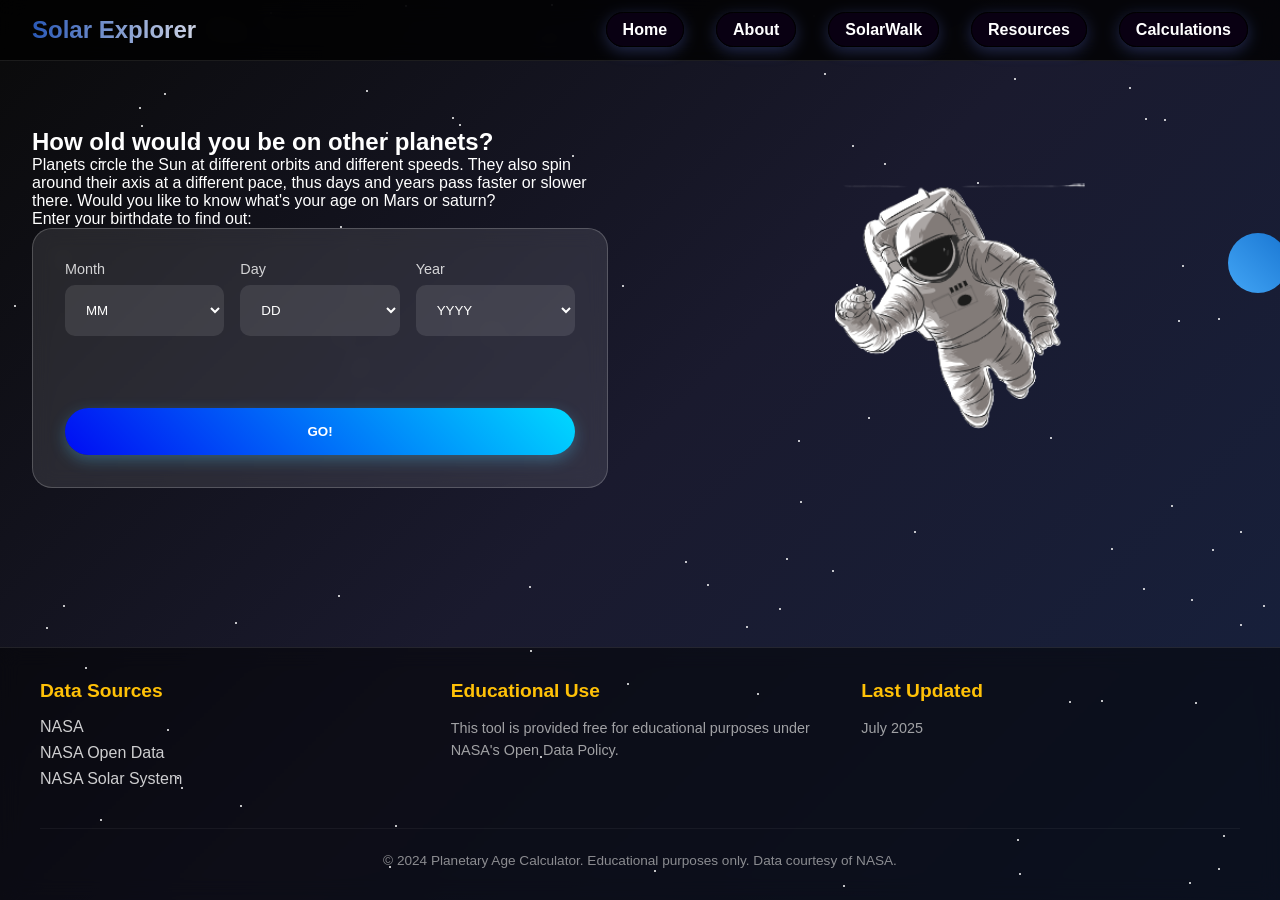
==== index.html @ c9ce2bec "add readme" ====
<!DOCTYPE html>
<html lang="en">
<head>
    <meta charset="UTF-8">
    <meta name="viewport" content="width=device-width, initial-scale=1.0">
    <title>Your Age on Other Planets</title>
    <link rel="stylesheet" href="/css/styles.css">

</head>
<body>
    <div class="stars" id="stars"></div>

<header class="header">
    <div class="logo">Solar Explorer</div>
    
    <button class="nav-toggle" id="nav-toggle" aria-label="Toggle navigation menu">
        <span></span>
        <span></span>
        <span></span>
    </button>

    <ul class="nav-links">
        <li><a href="index.html" class="nav-link active">Home</a></li>
        <li><a href="/html/about.html" class="nav-link active">About</a></li>
        <li><a href="/html/solar-walk.html" class="nav-link active">SolarWalk</a></li>
        <li><a href="/html/resources.html" class="nav-link active">Resources</a></li>
        <li><a href="/html/calculations.html" class="nav-link active">Calculations</a></li>
    </ul>
</header>

    <main class="main-container">
        <section class="hero-section">
            <div class="content-wrapper">
                <div class="text-content">
                    <h1 class="title">How old would you be on other planets?</h1>
                    <p class="description">
                        Planets circle the Sun at different orbits and different speeds. They also 
                        spin around their axis at a different pace, thus days and years pass 
                        faster or slower there. Would you like to know what's your age on Mars 
                        or saturn? 
                        <br>Enter your birthdate to find out:
                    </p>
                    
                    <div class="form-container">
                        <div class="form-group">
                            <div class="input-group">
                                <label for="month-select">Month</label>
                                <select id="month-select" aria-label="birth mounth">
                                    <option value="">MM</option>
                                    <option value="1">January</option>
                                    <option value="2">February</option>
                                    <option value="3">March</option>
                                    <option value="4">April</option>
                                    <option value="5">May</option>
                                    <option value="6">June</option>
                                    <option value="7">July</option>
                                    <option value="8">August</option>
                                    <option value="9">September</option>
                                    <option value="10">October</option>
                                    <option value="11">November</option>
                                    <option value="12">December</option>
                                </select>
                            </div>
                            <div class="input-group">
                                <label for="day-select">Day</label>
                                <select id="day-select" aria-label="birth day">
                                    <option value="">DD</option>
                                </select>
                            </div>
                            <div class="input-group">
                                <label for="year-select">Year</label>
                                <select id="year-select" aria-label="birth year">
                                    <option value="">YYYY</option>
                                </select>
                            </div>
                        </div>
                        <button class="calculate-btn" id="calculate-age-btn">GO!</button>
                    </div>
                </div>
                
                <div class="astronaut-container">
                    <div class="astronaut"></div>
                    <div class="floating-planet"></div>
                </div>
            </div>
        </section>
    </main>

    <div class="results-container" id="results-container">
        <div class="results-content">
            <button class="close-btn" id="close-results-btn">&times;</button>
            <h2 class="results-title">Your Age Across the Solar System</h2>
            <div class="planet-grid" id="planet-grid">
                </div>
            <div class="results-footer-text">
                <h3 class="birthday-message">🎂 More birthdays!</h3>
                <p>
                    Why celebrate your birthday only once a year? You have more! Enjoy your Mercurian, Venusian, and 
                    Martian birthdays. Also rarer Jupiterian and Saturnian. And will you manage to live until your first 
                    birthday on Uranus? Let's see when is that.
                </p>
            </div>
        </div>
    </div>

 <footer class="footer">
        <div class="footer-content">
             <div class="footer-section">
                 <h3>Data Sources</h3>
                 <ul>
                     <li><a href="https://www.nasa.gov/" target="_blank" rel="noopener">NASA</a></li>
                     <li><a href="https://api.nasa.gov/" target="_blank" rel="noopener">NASA Open Data</a></li>
                     <li><a href="https://solarsystem.nasa.gov/" target="_blank" rel="noopener">NASA Solar System</a></li>
                 </ul>
             </div>
             <div class="footer-section">
                 <h3>Educational Use</h3>
                 <p>This tool is provided free for educational purposes under NASA's Open Data Policy.</p>
             </div>
             <div class="footer-section">
                 <h3>Last Updated</h3>
                 <p>July 2025</p>
             </div>
        </div>
        <div class="footer-bottom">
            <p>&copy; 2024 Planetary Age Calculator. Educational purposes only. Data courtesy of NASA.</p>
        </div>
    </footer>
    <script src="/js/script.js"></script>
</body>
</html>
---- css/styles.css ----
/* =============== GLOBAL STYLES (index.html, about, calculations, resources) =============== */

/* ==========================================
   RESET & BASE
   ========================================== */
* {
    margin: 0;
    padding: 0;
    box-sizing: border-box;
}

body {
    font-family: 'Segoe UI', Tahoma, Geneva, Verdana, sans-serif;
    background: linear-gradient(135deg, #0a0a0a 0%, #1a1a2e 50%, #16213e 100%);
    color: #ffffff;
    overflow-x: hidden;
    min-height: 100vh;
    display: flex;
    flex-direction: column;
}


/* ==========================================
   ANIMATED LOGO
   ========================================== */
.logo {
    font-size: 1.5rem;
    font-weight: 700;
    background: linear-gradient(90deg, #2a59b7 0%, #eeecee 60%, #292929 75%, #2a59b7 100%);
    background-size: 200% auto;
    -webkit-background-clip: text;
    background-clip: text;
    color: transparent;
    animation: gradientFlow 3.5s linear infinite;
}

@keyframes gradientFlow {
    0% {
        background-position: 0%
    }

    100% {
        background-position: 200%
    }
}


/* ==========================================
   STARS BACKGROUND
   ========================================== */
.stars {
    position: fixed;
    inset: 0;
    pointer-events: none;
    z-index: 1;
}

.star {
    position: absolute;
    width: 2px;
    height: 2px;
    background: white;
    border-radius: 50%;
    animation: twinkle 3s infinite ease-in-out;
}

@keyframes twinkle {

    0%,
    100% {
        opacity: .3;
        transform: scale(1)
    }

    50% {
        opacity: 1;
        transform: scale(1.2)
    }
}


/* ==========================================
   HEADER & NAV
   ========================================== */
.header {
    position: fixed;
    top: 0;
    left: 0;
    right: 0;
    z-index: 1000;
    background: rgba(0, 0, 0, .8);
    backdrop-filter: blur(10px);
    padding: 1rem 2rem;
    display: flex;
    align-items: center;
    justify-content: space-between;
    border-bottom: 1px solid rgba(255, 255, 255, .1);
}

.nav-toggle {
    display: none;
}

/* shown via media query */
.nav-links {
    display: flex;
    gap: 2rem;
    list-style: none;
}

.nav-link {
    color: #fff;
    text-decoration: none;
    padding: .5rem 1rem;
    border-radius: 25px;
    border: 1px solid transparent;
    transition: .3s;
    font-weight: bold;
}

.nav-link:hover {
    background: rgba(255, 255, 255, .1);
    border-color: rgba(255, 255, 255, .3);
    color: #64b5f6;
}

.nav-link.active {
    background: linear-gradient(45deg, #090012 0%, #090012 100%);
    border-color: #000;
    box-shadow: 0 4px 15px rgba(102, 126, 234, .3);
}


/* ==========================================
   MAIN LAYOUT
   ========================================== */
.main-container {
    position: relative;
    z-index: 10;
    flex-grow: 1;
    max-width: 1400px;
    width: 100%; /* Memastikan kontainer responsif */
    margin: 0 auto;
    padding: 8rem 2rem 2rem; /* Penyesuaian padding atas */
}

.content-wrapper {
    display: grid;
    grid-template-columns: 1fr 1fr;
    gap: 4rem;
    align-items: center;
}

.content-wrapper.single-column {
    grid-template-columns: 1fr;
    max-width: 900px;
    margin: 0 auto;
}

.section-title { 
    font-size: 2rem;
    font-weight: 300;
    background: linear-gradient(45deg, #ffffff, #64b5f6, #e1bee7);
    background-size: 400% 400%;
    background-clip: text;
    -webkit-text-fill-color: transparent;
    animation: gradient-shift 4s ease-in-out infinite;
    margin-bottom: 2.5rem;
    text-align: center;
}

/* Keyframes untuk animasi pergeseran gradien */
@keyframes gradient-shift {
    0%, 100% { background-position: 0% 50%; }
    50% { background-position: 100% 50%; }
}

.section-subtitle { 
    font-size: 1rem;
    color: #b8b8b8;
    max-width: 600px;
    margin: 0 auto;
    line-height: 1.5;
    opacity: 0.9;
    text-align: center;
}


/* ==========================================
   FORM (INDEX)
   ========================================== */
.form-container {
    background: rgba(255, 255, 255, 0.1);
    backdrop-filter: blur(10px);
    padding: 2rem;
    border-radius: 20px;
    border: 1px solid rgba(255, 255, 255, .2);
    max-width: 600px;
    margin: 0 auto;
}

.form-group {
    display: flex;
    gap: 1rem;
    margin-bottom: 2rem;
}

.input-group {
    flex: 1;
}



.input-group label {
    display: block;
    margin-bottom: .5rem;
    font-size: .9rem;
    opacity: .8;
}

.input-group select {
    width: 100%;
    padding: 1rem;
    border-radius: 10px;
    border: 1px solid transparent;
    background: rgba(255, 255, 255, 0.1);
    color: #ffffff;
    transition: 1s;
}

.input-group select:focus {
    outline: none;
    background: rgba(62, 62, 62, 0.2);
    border-color: #64b5f6;
    box-shadow: 0 0 10px rgba(100, 181, 246, .5);
}

.input-group select option {
    background-color: #1a1a2e; /* Background option di select */
    color: #e0e0e0;
}


.calculate-btn {
    width: 100%;
    padding: 1rem 2rem;
    border: none;
    border-radius: 60px;
    margin-top: 2.5rem;
    background: linear-gradient(45deg, #000cf3, #00d9ff);
    color: #fff;
    font-weight: bold;
    cursor: pointer;
    transition: .3s;
    box-shadow: 0 5px 15px rgba(78, 202, 255, .3);
}

.calculate-btn:hover {
    transform: translateY(-3px);
    box-shadow: 0 10px 25px rgba(38, 190, 255, .4);
}


.results-container {
    position: fixed;
    top: 0;
    left: 0;
    width: 100%;
    height: 100%;
    background: rgba(0, 0, 0, 0.9);
    backdrop-filter: blur(10px);
    display: none;
    align-items: center;
    justify-content: center;
    z-index: 2000;
    animation: fade-in 0.5s ease;
}

.results-content {
    background: linear-gradient(135deg, rgba(255, 255, 255, 0.1), rgba(255, 255, 255, 0.05));
    backdrop-filter: blur(20px);
    padding: 3rem;
    border-radius: 20px;
    border: 1px solid rgba(255, 255, 255, 0.2);
    max-width: 800px;
    width: 90%;
    max-height: 80vh;
    overflow-y: auto;
    position: relative;
}

.close-btn {
    position: absolute;
    top: 1rem;
    right: 1rem;
    background: none;
    border: none;
    color: white;
    font-size: 2rem;
    cursor: pointer;
    opacity: 0.7;
    transition: opacity 0.3s ease;
}

.close-btn:hover {
    opacity: 1;
}

.results-title {
    text-align: center;
    font-size: 2.5rem;
    margin-bottom: 2rem;
    background: linear-gradient(45deg, #64b5f6, #e1bee7);
    background-clip: text;
    -webkit-text-fill-color: transparent;
}

.planet-grid {
    display: grid;
    grid-template-columns: repeat(auto-fit, minmax(200px, 1fr));
    gap: 1.5rem;
    margin-bottom: 2rem;
}

.planet-card {
    background: rgba(255, 255, 255, 0.1);
    padding: 1.5rem;
    border-radius: 15px;
    text-align: center;
    border: 1px solid rgba(255, 255, 255, 0.2);
    transition: all 0.3s ease;
    opacity: 1;
    transform: translateY(30px);
    animation: slide-in-card 0.5s ease forwards;
}

.planet-card:hover {
    transform: translateY(-5px);
    box-shadow: 0 10px 25px rgba(100, 181, 246, 0.2);
}

.planet-name {
    font-size: 1.3rem;
    font-weight: bold;
    margin-bottom: 1rem;
    color: #64b5f6;
}

.planet-age {
    font-size: 2rem;
    font-weight: bold;
    margin-bottom: 0.5rem;
}

.planet-details {
    font-size: 0.9rem;
    opacity: 0.8;
}

.results-footer-text {
    text-align: center;
    margin-top: 2rem;
}

.birthday-message {
    color: #64b5f6;
    margin-bottom: 1rem;
}



/* ==========================================
   ASTRONAUT ANIMATION (INDEX)
   ========================================== */
.astronaut-container {
    position: relative;
    animation: slide-in-right 1s ease;
    display: flex;
    justify-content: center;
    align-items: center;
}

.astronaut {
    width: 250px;
    height: 250px;
    background: url(assets/ast.png) no-repeat center/contain;
    animation: astronaut-float 4s ease-in-out infinite;
}

@keyframes astronaut-float {

    0%,
    100% {
        transform: translateY(0) rotate(0deg)
    }

    50% {
        transform: translateY(-20px) rotate(5deg)
    }
}

.floating-planet {
    position: absolute;
    width: 60px;
    height: 60px;
    background: linear-gradient(45deg, #42a5f5, #1976d2);
    border-radius: 50%;
    top: 50px;
    right: -40px;
    animation: orbit-planet 6s linear infinite;
}

@keyframes orbit-planet {
    0% {
        transform: rotate(0deg) translateX(100px) rotate(0deg)
    }

    100% {
        transform: rotate(360deg) translateX(100px) rotate(-360deg)
    }
}


/* ==========================================
   FOOTER
   ========================================== */
.footer {
    background: rgba(0, 0, 0, .5);
    backdrop-filter: blur(10px);
    padding: 2rem;
    margin-top: 4rem;
    border-top: 1px solid rgba(255, 255, 255, .1);
    color: #e0e0e0;
}

.footer-content {
    display: grid;
    grid-template-columns: repeat(auto-fit, minmax(200px, 1fr));
    gap: 2rem;
    max-width: 1200px;
    margin: 0 auto;
    padding-bottom: 2rem;
    border-bottom: 1px solid rgba(255, 255, 255, .05);
}

.footer-section h3 {
    font-size: 1.2rem;
    color: #ffc107;
    margin-bottom: 1rem;
}

.footer-section ul {
    list-style: none;
}

.footer-section ul li {
    margin-bottom: .5rem;
}

.footer-section ul li a {
    color: white;
    text-decoration: none;
    opacity: .8;
    transition: .3s;
}

.footer-section ul li a:hover {
    opacity: 1;
    color: #64b5f6;
}

.footer-section p {
    font-size: .9rem;
    opacity: .7;
    line-height: 1.5;
}

.footer-bottom {
    text-align: center;
    margin-top: 1.5rem;
    font-size: .85rem;
    opacity: .6;
}


/* ==========================================
   RESPONSIVE
   ========================================== */
@media (max-width: 768px) {
    .nav-toggle {
        display: flex;
        flex-direction: column;
        justify-content: space-around;
        width: 30px;
        height: 24px;
        background: transparent;
        cursor: pointer;
        z-index: 1001;
    }

    .nav-toggle span {
        width: 100%;
        height: 2px;
        background: white;
        transition: .3s;
    }

    .nav-links {
        position: fixed;
        top: 0;
        right: -100%;
        height: 100vh;
        width: 70%;
        max-width: 300px;
        background: rgba(14, 14, 30, 0.95);
        backdrop-filter: blur(20px);
        flex-direction: column;
        justify-content: center;
        align-items: center;
        gap: 2rem;
        transition: right .4s;
        z-index: 1000;
        padding-top: 80px;
    }

    .nav-links.active {
        right: 0;
    }

    .nav-link {
        opacity: 0;
        transform: translateX(50px);
        transition: .4s;
    }

    .nav-links.active .nav-link {
        opacity: 1;
        transform: translateX(0);
    }

    .nav-links.active .nav-link:nth-child(1) {
        transition-delay: .1s
    }

    .nav-links.active .nav-link:nth-child(2) {
        transition-delay: .2s
    }

    .nav-links.active .nav-link:nth-child(3) {
        transition-delay: .3s
    }

    .nav-links.active .nav-link:nth-child(4) {
        transition-delay: .4s
    }

    .nav-links.active .nav-link:nth-child(5) {
        transition-delay: .5s
    }

    .content-wrapper {
        grid-template-columns: 1fr;
        gap: 2rem;
        text-align: center;
    }

    .title {
        font-size: 2.2rem;
    }

    .astronaut-container {
        order: -1;
        margin-bottom: 2rem;
    }

    .astronaut {
        width: 200px;
        height: 200px;
    }

    .floating-planet {
        width: 50px;
        height: 50px;
        top: 10px;
        right: 10px;
        animation: orbit-planet 5s linear infinite;
    }

    @keyframes orbit-planet {
        0% {
            transform: rotate(0deg) translateX(80px) rotate(0deg)
        }

        100% {
            transform: rotate(360deg) translateX(80px) rotate(-360deg)
        }
    }

    .form-group {
        flex-direction: column;
        gap: 1rem;
    }

    .planet-grid {
        grid-template-columns: 1fr;
    }

    .results-content {
        padding: 2rem;
        margin: 1rem;
    }

    .results-title {
        font-size: 2rem;
    }
}

@media (max-width: 480px) {
    .title {
        font-size: 2rem;
    }

    .description {
        font-size: 1rem;
    }

    .astronaut {
        width: 150px;
        height: 150px;
    }

    .results-title {
        font-size: 1.5rem;
    }
}
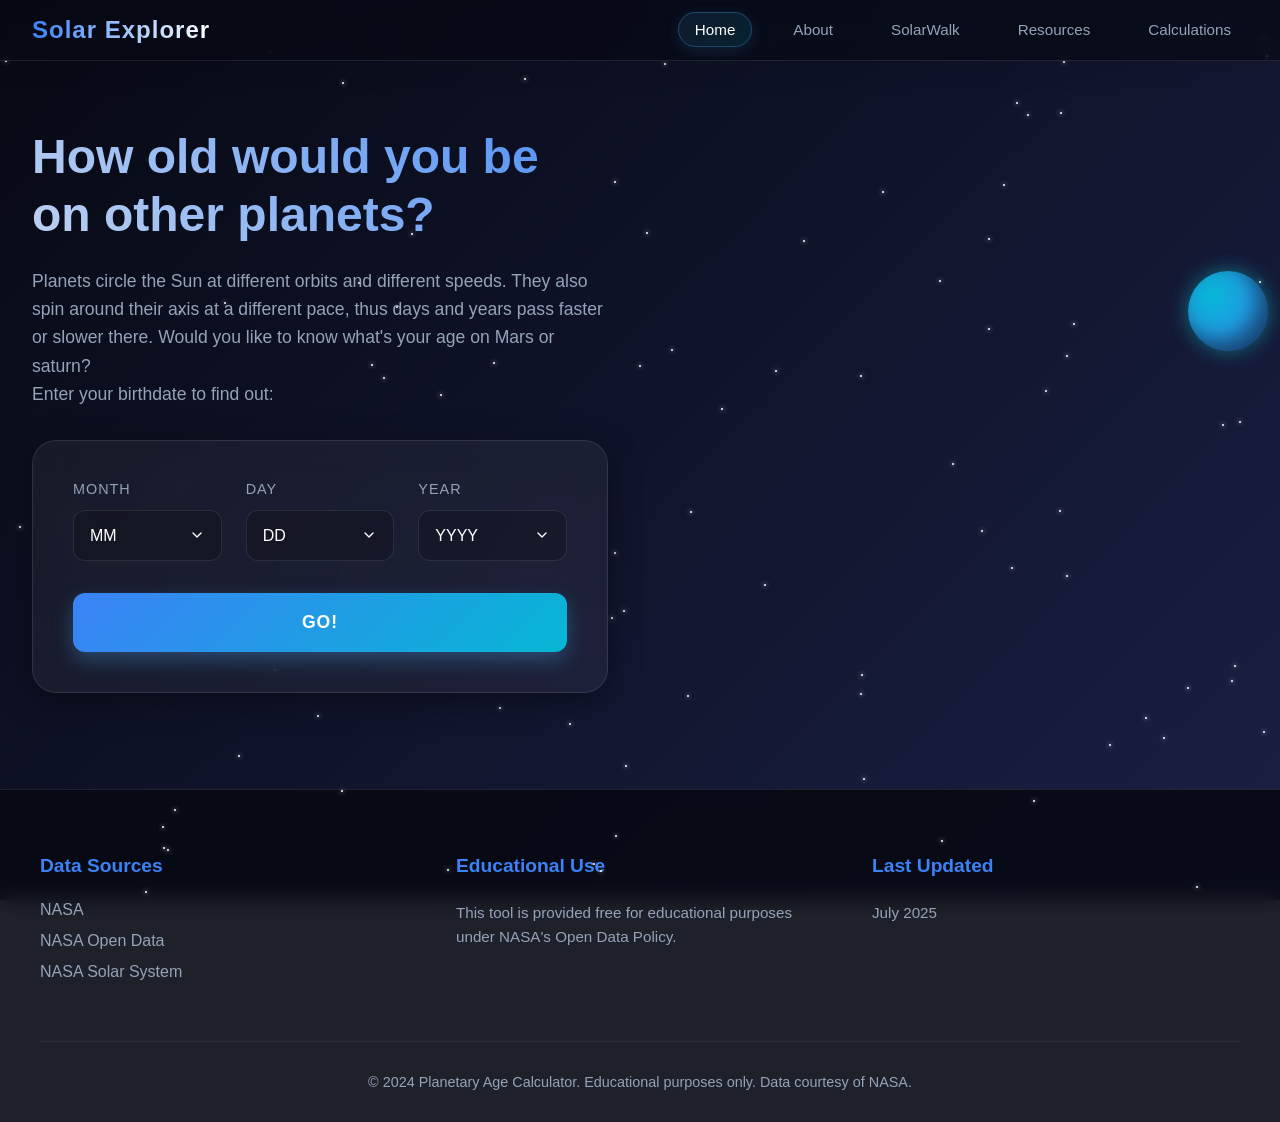
==== commit ee96168e: "feat: perfect responsive design and modernized space UI" ====
--- a/index.html
+++ b/index.html
@@ -4,7 +4,7 @@
     <meta charset="UTF-8">
     <meta name="viewport" content="width=device-width, initial-scale=1.0">
     <title>Your Age on Other Planets</title>
-    <link rel="stylesheet" href="/css/styles.css">
+    <link rel="stylesheet" href="./css/styles.css">
 
 </head>
 <body>
@@ -20,11 +20,11 @@
     </button>
 
     <ul class="nav-links">
-        <li><a href="index.html" class="nav-link active">Home</a></li>
-        <li><a href="/html/about.html" class="nav-link active">About</a></li>
-        <li><a href="/html/solar-walk.html" class="nav-link active">SolarWalk</a></li>
-        <li><a href="/html/resources.html" class="nav-link active">Resources</a></li>
-        <li><a href="/html/calculations.html" class="nav-link active">Calculations</a></li>
+        <li><a href="./index.html" class="nav-link active">Home</a></li>
+        <li><a href="./html/about.html" class="nav-link">About</a></li>
+        <li><a href="./html/solar-walk.html" class="nav-link">SolarWalk</a></li>
+        <li><a href="./html/resources.html" class="nav-link">Resources</a></li>
+        <li><a href="./html/calculations.html" class="nav-link">Calculations</a></li>
     </ul>
 </header>
 
@@ -126,6 +126,6 @@
             <p>&copy; 2024 Planetary Age Calculator. Educational purposes only. Data courtesy of NASA.</p>
         </div>
     </footer>
-    <script src="/js/script.js"></script>
+    <script src="./js/script.js"></script>
 </body>
 </html>
--- a/css/styles.css
+++ b/css/styles.css
@@ -1,4 +1,19 @@
-/* =============== GLOBAL STYLES (index.html, about, calculations, resources) =============== */
+/* =============== GLOBAL STYLES =============== */
+
+:root {
+    --bg-dark: #070913;
+    --bg-mid: #10142b;
+    --bg-light: #1a2044;
+    --accent-blue: #3b82f6;
+    --accent-cyan: #06b6d4;
+    --accent-purple: #8b5cf6;
+    --text-main: #e2e8f0;
+    --text-muted: #94a3b8;
+    --glass-bg: rgba(255, 255, 255, 0.05);
+    --glass-border: rgba(255, 255, 255, 0.1);
+    --glass-shadow: 0 8px 32px 0 rgba(0, 0, 0, 0.37);
+    --transition: all 0.3s cubic-bezier(0.4, 0, 0.2, 1);
+}
 
 /* ==========================================
    RESET & BASE
@@ -7,43 +22,44 @@
     margin: 0;
     padding: 0;
     box-sizing: border-box;
+    word-wrap: break-word;
+    overflow-wrap: break-word;
 }
 
 body {
-    font-family: 'Segoe UI', Tahoma, Geneva, Verdana, sans-serif;
-    background: linear-gradient(135deg, #0a0a0a 0%, #1a1a2e 50%, #16213e 100%);
-    color: #ffffff;
+    font-family: 'Inter', 'Segoe UI', Tahoma, Geneva, Verdana, sans-serif;
+    background: linear-gradient(135deg, var(--bg-dark) 0%, var(--bg-mid) 50%, var(--bg-light) 100%);
+    background-attachment: fixed;
+    color: var(--text-main);
     overflow-x: hidden;
     min-height: 100vh;
     display: flex;
     flex-direction: column;
 }
 
+h1, h2, h3, h4, h5, h6 {
+    line-height: 1.2;
+}
 
 /* ==========================================
    ANIMATED LOGO
    ========================================== */
 .logo {
     font-size: 1.5rem;
-    font-weight: 700;
-    background: linear-gradient(90deg, #2a59b7 0%, #eeecee 60%, #292929 75%, #2a59b7 100%);
+    font-weight: 800;
+    background: linear-gradient(90deg, var(--accent-blue) 0%, #ffffff 50%, var(--accent-cyan) 100%);
     background-size: 200% auto;
     -webkit-background-clip: text;
     background-clip: text;
     color: transparent;
-    animation: gradientFlow 3.5s linear infinite;
+    animation: gradientFlow 4s linear infinite;
+    letter-spacing: 1px;
 }
 
 @keyframes gradientFlow {
-    0% {
-        background-position: 0%
-    }
-
-    100% {
-        background-position: 200%
-    }
-}
-
+    0% { background-position: 0% }
+    100% { background-position: 200% }
+}
 
 /* ==========================================
    STARS BACKGROUND
@@ -62,22 +78,13 @@
     background: white;
     border-radius: 50%;
     animation: twinkle 3s infinite ease-in-out;
+    box-shadow: 0 0 4px 1px rgba(255, 255, 255, 0.3);
 }
 
 @keyframes twinkle {
-
-    0%,
-    100% {
-        opacity: .3;
-        transform: scale(1)
-    }
-
-    50% {
-        opacity: 1;
-        transform: scale(1.2)
-    }
-}
-
+    0%, 100% { opacity: 0.2; transform: scale(0.8); }
+    50% { opacity: 1; transform: scale(1.2); }
+}
 
 /* ==========================================
    HEADER & NAV
@@ -88,48 +95,50 @@
     left: 0;
     right: 0;
     z-index: 1000;
-    background: rgba(0, 0, 0, .8);
-    backdrop-filter: blur(10px);
+    background: rgba(7, 9, 19, 0.7);
+    backdrop-filter: blur(12px);
+    -webkit-backdrop-filter: blur(12px);
     padding: 1rem 2rem;
     display: flex;
     align-items: center;
     justify-content: space-between;
-    border-bottom: 1px solid rgba(255, 255, 255, .1);
+    border-bottom: 1px solid var(--glass-border);
+    box-shadow: 0 4px 30px rgba(0, 0, 0, 0.1);
 }
 
 .nav-toggle {
     display: none;
 }
 
-/* shown via media query */
 .nav-links {
     display: flex;
-    gap: 2rem;
+    gap: 1.5rem;
     list-style: none;
 }
 
 .nav-link {
+    color: var(--text-muted);
+    text-decoration: none;
+    padding: 0.5rem 1rem;
+    border-radius: 20px;
+    border: 1px solid transparent;
+    transition: var(--transition);
+    font-weight: 500;
+    font-size: 0.95rem;
+}
+
+.nav-link:hover {
+    background: var(--glass-bg);
+    border-color: var(--glass-border);
     color: #fff;
-    text-decoration: none;
-    padding: .5rem 1rem;
-    border-radius: 25px;
-    border: 1px solid transparent;
-    transition: .3s;
-    font-weight: bold;
-}
-
-.nav-link:hover {
-    background: rgba(255, 255, 255, .1);
-    border-color: rgba(255, 255, 255, .3);
-    color: #64b5f6;
 }
 
 .nav-link.active {
-    background: linear-gradient(45deg, #090012 0%, #090012 100%);
-    border-color: #000;
-    box-shadow: 0 4px 15px rgba(102, 126, 234, .3);
-}
-
+    background: linear-gradient(135deg, rgba(79, 172, 254, 0.1) 0%, rgba(0, 242, 254, 0.1) 100%);
+    border-color: rgba(79, 172, 254, 0.3);
+    color: #fff;
+    box-shadow: 0 4px 15px rgba(79, 172, 254, 0.15);
+}
 
 /* ==========================================
    MAIN LAYOUT
@@ -139,9 +148,9 @@
     z-index: 10;
     flex-grow: 1;
     max-width: 1400px;
-    width: 100%; /* Memastikan kontainer responsif */
+    width: 100%;
     margin: 0 auto;
-    padding: 8rem 2rem 2rem; /* Penyesuaian padding atas */
+    padding: 8rem 2rem 2rem;
 }
 
 .content-wrapper {
@@ -157,51 +166,62 @@
     margin: 0 auto;
 }
 
-.section-title { 
-    font-size: 2rem;
-    font-weight: 300;
-    background: linear-gradient(45deg, #ffffff, #64b5f6, #e1bee7);
-    background-size: 400% 400%;
+.title, .section-title { 
+    font-size: 3rem;
+    font-weight: 800;
+    background: linear-gradient(45deg, #e2e8f0, var(--accent-blue), var(--accent-purple));
+    background-size: 300% 300%;
     background-clip: text;
+    -webkit-background-clip: text;
     -webkit-text-fill-color: transparent;
-    animation: gradient-shift 4s ease-in-out infinite;
-    margin-bottom: 2.5rem;
+    animation: gradient-shift 6s ease infinite;
+    margin-bottom: 1.5rem;
+    line-height: 1.2;
+}
+
+.section-title {
     text-align: center;
 }
 
-/* Keyframes untuk animasi pergeseran gradien */
 @keyframes gradient-shift {
     0%, 100% { background-position: 0% 50%; }
     50% { background-position: 100% 50%; }
 }
 
-.section-subtitle { 
-    font-size: 1rem;
-    color: #b8b8b8;
+.description, .section-subtitle { 
+    font-size: 1.1rem;
+    color: var(--text-muted);
     max-width: 600px;
-    margin: 0 auto;
-    line-height: 1.5;
-    opacity: 0.9;
+    line-height: 1.6;
+}
+
+.section-subtitle {
+    margin: 0 auto 3rem;
     text-align: center;
 }
 
+.description {
+    margin-bottom: 2rem;
+}
 
 /* ==========================================
    FORM (INDEX)
    ========================================== */
 .form-container {
-    background: rgba(255, 255, 255, 0.1);
-    backdrop-filter: blur(10px);
-    padding: 2rem;
-    border-radius: 20px;
-    border: 1px solid rgba(255, 255, 255, .2);
+    background: var(--glass-bg);
+    backdrop-filter: blur(16px);
+    -webkit-backdrop-filter: blur(16px);
+    padding: 2.5rem;
+    border-radius: 24px;
+    border: 1px solid var(--glass-border);
     max-width: 600px;
-    margin: 0 auto;
+    box-shadow: var(--glass-shadow);
+    margin-top: 2rem;
 }
 
 .form-group {
     display: flex;
-    gap: 1rem;
+    gap: 1.5rem;
     margin-bottom: 2rem;
 }
 
@@ -209,244 +229,304 @@
     flex: 1;
 }
 
-
-
 .input-group label {
     display: block;
-    margin-bottom: .5rem;
-    font-size: .9rem;
-    opacity: .8;
+    margin-bottom: 0.8rem;
+    font-size: 0.9rem;
+    color: var(--text-muted);
+    font-weight: 500;
+    text-transform: uppercase;
+    letter-spacing: 1px;
 }
 
 .input-group select {
     width: 100%;
     padding: 1rem;
-    border-radius: 10px;
-    border: 1px solid transparent;
-    background: rgba(255, 255, 255, 0.1);
+    border-radius: 12px;
+    border: 1px solid var(--glass-border);
+    background: rgba(0, 0, 0, 0.2);
     color: #ffffff;
-    transition: 1s;
+    font-size: 1rem;
+    transition: var(--transition);
+    cursor: pointer;
+    appearance: none;
+    background-image: url("data:image/svg+xml;charset=UTF-8,%3csvg xmlns='http://www.w3.org/2000/svg' viewBox='0 0 24 24' fill='none' stroke='white' stroke-width='2' stroke-linecap='round' stroke-linejoin='round'%3e%3cpolyline points='6 9 12 15 18 9'%3e%3c/polyline%3e%3c/svg%3e");
+    background-repeat: no-repeat;
+    background-position: right 1rem center;
+    background-size: 1em;
 }
 
 .input-group select:focus {
     outline: none;
-    background: rgba(62, 62, 62, 0.2);
-    border-color: #64b5f6;
-    box-shadow: 0 0 10px rgba(100, 181, 246, .5);
+    background-color: rgba(255, 255, 255, 0.05);
+    border-color: var(--accent-blue);
+    box-shadow: 0 0 0 3px rgba(79, 172, 254, 0.2);
 }
 
 .input-group select option {
-    background-color: #1a1a2e; /* Background option di select */
-    color: #e0e0e0;
-}
-
+    background-color: var(--bg-mid);
+    color: #fff;
+}
 
 .calculate-btn {
     width: 100%;
-    padding: 1rem 2rem;
+    padding: 1.2rem 2rem;
     border: none;
-    border-radius: 60px;
-    margin-top: 2.5rem;
-    background: linear-gradient(45deg, #000cf3, #00d9ff);
+    border-radius: 12px;
+    background: linear-gradient(135deg, var(--accent-blue) 0%, var(--accent-cyan) 100%);
     color: #fff;
-    font-weight: bold;
+    font-size: 1.1rem;
+    font-weight: 700;
+    letter-spacing: 1px;
     cursor: pointer;
-    transition: .3s;
-    box-shadow: 0 5px 15px rgba(78, 202, 255, .3);
+    transition: var(--transition);
+    box-shadow: 0 8px 20px rgba(79, 172, 254, 0.3);
 }
 
 .calculate-btn:hover {
-    transform: translateY(-3px);
-    box-shadow: 0 10px 25px rgba(38, 190, 255, .4);
-}
-
-
+    transform: translateY(-2px);
+    box-shadow: 0 12px 25px rgba(79, 172, 254, 0.4);
+    filter: brightness(1.1);
+}
+
+.calculate-btn:active {
+    transform: translateY(1px);
+}
+
+/* ==========================================
+   RESULTS MODAL
+   ========================================== */
 .results-container {
     position: fixed;
     top: 0;
     left: 0;
     width: 100%;
     height: 100%;
-    background: rgba(0, 0, 0, 0.9);
-    backdrop-filter: blur(10px);
+    background: rgba(7, 9, 19, 0.85);
+    backdrop-filter: blur(8px);
     display: none;
     align-items: center;
     justify-content: center;
     z-index: 2000;
-    animation: fade-in 0.5s ease;
+    animation: fade-in 0.4s ease;
+}
+
+@keyframes fade-in {
+    from { opacity: 0; }
+    to { opacity: 1; }
 }
 
 .results-content {
-    background: linear-gradient(135deg, rgba(255, 255, 255, 0.1), rgba(255, 255, 255, 0.05));
+    background: var(--glass-bg);
     backdrop-filter: blur(20px);
+    -webkit-backdrop-filter: blur(20px);
     padding: 3rem;
-    border-radius: 20px;
-    border: 1px solid rgba(255, 255, 255, 0.2);
-    max-width: 800px;
+    border-radius: 24px;
+    border: 1px solid var(--glass-border);
+    max-width: 900px;
     width: 90%;
-    max-height: 80vh;
+    max-height: 85vh;
     overflow-y: auto;
     position: relative;
+    box-shadow: var(--glass-shadow);
+}
+
+.results-content::-webkit-scrollbar {
+    width: 8px;
+}
+.results-content::-webkit-scrollbar-track {
+    background: rgba(0, 0, 0, 0.1);
+    border-radius: 4px;
+}
+.results-content::-webkit-scrollbar-thumb {
+    background: var(--glass-border);
+    border-radius: 4px;
 }
 
 .close-btn {
     position: absolute;
-    top: 1rem;
-    right: 1rem;
-    background: none;
+    top: 1.5rem;
+    right: 1.5rem;
+    background: rgba(255, 255, 255, 0.1);
     border: none;
     color: white;
-    font-size: 2rem;
+    width: 40px;
+    height: 40px;
+    border-radius: 50%;
+    font-size: 1.5rem;
+    display: flex;
+    align-items: center;
+    justify-content: center;
     cursor: pointer;
-    opacity: 0.7;
-    transition: opacity 0.3s ease;
+    transition: var(--transition);
 }
 
 .close-btn:hover {
-    opacity: 1;
+    background: rgba(255, 255, 255, 0.2);
+    transform: rotate(90deg);
 }
 
 .results-title {
     text-align: center;
-    font-size: 2.5rem;
-    margin-bottom: 2rem;
-    background: linear-gradient(45deg, #64b5f6, #e1bee7);
+    font-size: 2.2rem;
+    margin-bottom: 2.5rem;
+    background: linear-gradient(45deg, var(--accent-blue), var(--accent-purple));
     background-clip: text;
+    -webkit-background-clip: text;
     -webkit-text-fill-color: transparent;
 }
 
 .planet-grid {
     display: grid;
-    grid-template-columns: repeat(auto-fit, minmax(200px, 1fr));
+    grid-template-columns: repeat(auto-fit, minmax(220px, 1fr));
     gap: 1.5rem;
     margin-bottom: 2rem;
 }
 
 .planet-card {
-    background: rgba(255, 255, 255, 0.1);
-    padding: 1.5rem;
-    border-radius: 15px;
+    background: rgba(255, 255, 255, 0.03);
+    padding: 1.8rem 1.5rem;
+    border-radius: 16px;
     text-align: center;
-    border: 1px solid rgba(255, 255, 255, 0.2);
-    transition: all 0.3s ease;
-    opacity: 1;
-    transform: translateY(30px);
-    animation: slide-in-card 0.5s ease forwards;
-}
+    border: 1px solid var(--glass-border);
+    transition: var(--transition);
+    animation: slide-up 0.5s ease forwards;
+    opacity: 0;
+    transform: translateY(20px);
+}
+
+@keyframes slide-up {
+    to { opacity: 1; transform: translateY(0); }
+}
+
+.planet-card:nth-child(1) { animation-delay: 0.1s; }
+.planet-card:nth-child(2) { animation-delay: 0.15s; }
+.planet-card:nth-child(3) { animation-delay: 0.2s; }
+.planet-card:nth-child(4) { animation-delay: 0.25s; }
+.planet-card:nth-child(5) { animation-delay: 0.3s; }
+.planet-card:nth-child(6) { animation-delay: 0.35s; }
+.planet-card:nth-child(7) { animation-delay: 0.4s; }
+.planet-card:nth-child(8) { animation-delay: 0.45s; }
 
 .planet-card:hover {
-    transform: translateY(-5px);
-    box-shadow: 0 10px 25px rgba(100, 181, 246, 0.2);
+    transform: translateY(-8px);
+    background: rgba(255, 255, 255, 0.08);
+    box-shadow: 0 10px 30px rgba(0, 0, 0, 0.2);
+    border-color: rgba(255, 255, 255, 0.2);
 }
 
 .planet-name {
-    font-size: 1.3rem;
-    font-weight: bold;
+    font-size: 1.4rem;
+    font-weight: 700;
     margin-bottom: 1rem;
-    color: #64b5f6;
+    color: var(--accent-blue);
+    letter-spacing: 1px;
 }
 
 .planet-age {
-    font-size: 2rem;
-    font-weight: bold;
+    font-size: 2.2rem;
+    font-weight: 800;
     margin-bottom: 0.5rem;
+    color: #fff;
 }
 
 .planet-details {
     font-size: 0.9rem;
-    opacity: 0.8;
+    color: var(--text-muted);
 }
 
 .results-footer-text {
     text-align: center;
-    margin-top: 2rem;
+    margin-top: 3rem;
+    padding-top: 2rem;
+    border-top: 1px solid var(--glass-border);
 }
 
 .birthday-message {
-    color: #64b5f6;
+    color: var(--accent-cyan);
     margin-bottom: 1rem;
-}
-
-
+    font-size: 1.3rem;
+}
+
+.results-footer-text p {
+    color: var(--text-muted);
+    line-height: 1.6;
+    max-width: 600px;
+    margin: 0 auto;
+}
 
 /* ==========================================
    ASTRONAUT ANIMATION (INDEX)
    ========================================== */
 .astronaut-container {
     position: relative;
-    animation: slide-in-right 1s ease;
+    animation: slide-in-right 1s cubic-bezier(0.2, 0.8, 0.2, 1);
     display: flex;
     justify-content: center;
     align-items: center;
 }
 
+@keyframes slide-in-right {
+    from { opacity: 0; transform: translateX(50px); }
+    to { opacity: 1; transform: translateX(0); }
+}
+
 .astronaut {
-    width: 250px;
-    height: 250px;
-    background: url(assets/ast.png) no-repeat center/contain;
-    animation: astronaut-float 4s ease-in-out infinite;
+    width: 320px;
+    height: 320px;
+    background: url(../assets/ast.png) no-repeat center/contain;
+    animation: astronaut-float 6s ease-in-out infinite;
+    filter: drop-shadow(0 0 20px rgba(79, 172, 254, 0.3));
 }
 
 @keyframes astronaut-float {
-
-    0%,
-    100% {
-        transform: translateY(0) rotate(0deg)
-    }
-
-    50% {
-        transform: translateY(-20px) rotate(5deg)
-    }
+    0%, 100% { transform: translateY(0) rotate(0deg); }
+    50% { transform: translateY(-30px) rotate(5deg); }
 }
 
 .floating-planet {
     position: absolute;
-    width: 60px;
-    height: 60px;
-    background: linear-gradient(45deg, #42a5f5, #1976d2);
+    width: 80px;
+    height: 80px;
+    background: radial-gradient(circle at 30% 30%, var(--accent-cyan), var(--accent-blue));
     border-radius: 50%;
-    top: 50px;
-    right: -40px;
-    animation: orbit-planet 6s linear infinite;
+    top: 20px;
+    right: -20px;
+    animation: orbit-planet 8s linear infinite;
+    box-shadow: inset -10px -10px 20px rgba(0,0,0,0.5), 0 0 20px rgba(0, 242, 254, 0.4);
 }
 
 @keyframes orbit-planet {
-    0% {
-        transform: rotate(0deg) translateX(100px) rotate(0deg)
-    }
-
-    100% {
-        transform: rotate(360deg) translateX(100px) rotate(-360deg)
-    }
-}
-
+    0% { transform: rotate(0deg) translateX(120px) rotate(0deg); }
+    100% { transform: rotate(360deg) translateX(120px) rotate(-360deg); }
+}
 
 /* ==========================================
    FOOTER
    ========================================== */
 .footer {
-    background: rgba(0, 0, 0, .5);
+    background: rgba(7, 9, 19, 0.9);
     backdrop-filter: blur(10px);
-    padding: 2rem;
+    padding: 4rem 2rem 2rem;
     margin-top: 4rem;
-    border-top: 1px solid rgba(255, 255, 255, .1);
-    color: #e0e0e0;
+    border-top: 1px solid var(--glass-border);
 }
 
 .footer-content {
     display: grid;
-    grid-template-columns: repeat(auto-fit, minmax(200px, 1fr));
-    gap: 2rem;
+    grid-template-columns: repeat(auto-fit, minmax(250px, 1fr));
+    gap: 3rem;
     max-width: 1200px;
     margin: 0 auto;
-    padding-bottom: 2rem;
-    border-bottom: 1px solid rgba(255, 255, 255, .05);
+    padding-bottom: 3rem;
+    border-bottom: 1px solid rgba(255, 255, 255, 0.05);
 }
 
 .footer-section h3 {
     font-size: 1.2rem;
-    color: #ffc107;
-    margin-bottom: 1rem;
+    color: var(--accent-blue);
+    margin-bottom: 1.5rem;
+    font-weight: 600;
 }
 
 .footer-section ul {
@@ -454,55 +534,97 @@
 }
 
 .footer-section ul li {
-    margin-bottom: .5rem;
+    margin-bottom: 0.8rem;
 }
 
 .footer-section ul li a {
-    color: white;
+    color: var(--text-muted);
     text-decoration: none;
-    opacity: .8;
-    transition: .3s;
+    transition: var(--transition);
 }
 
 .footer-section ul li a:hover {
-    opacity: 1;
-    color: #64b5f6;
+    color: #fff;
+    padding-left: 5px;
 }
 
 .footer-section p {
-    font-size: .9rem;
-    opacity: .7;
-    line-height: 1.5;
+    font-size: 0.95rem;
+    color: var(--text-muted);
+    line-height: 1.6;
 }
 
 .footer-bottom {
     text-align: center;
-    margin-top: 1.5rem;
-    font-size: .85rem;
-    opacity: .6;
-}
-
+    margin-top: 2rem;
+    font-size: 0.9rem;
+    color: var(--text-muted);
+}
 
 /* ==========================================
    RESPONSIVE
    ========================================== */
+@media (max-width: 992px) {
+    .content-wrapper {
+        grid-template-columns: 1fr;
+        text-align: center;
+        gap: 3rem;
+    }
+
+    .astronaut-container {
+        order: -1;
+    }
+    
+    .title, .section-title {
+        font-size: 2.5rem;
+    }
+
+    .description {
+        margin: 0 auto 2rem;
+    }
+    
+    .input-group label {
+        text-align: left;
+    }
+}
+
 @media (max-width: 768px) {
+    .header {
+        padding: 1rem;
+    }
+
     .nav-toggle {
         display: flex;
         flex-direction: column;
-        justify-content: space-around;
+        justify-content: space-between;
         width: 30px;
-        height: 24px;
+        height: 21px;
         background: transparent;
+        border: none;
         cursor: pointer;
         z-index: 1001;
     }
 
     .nav-toggle span {
         width: 100%;
-        height: 2px;
+        height: 3px;
         background: white;
-        transition: .3s;
+        border-radius: 3px;
+        transition: var(--transition);
+        transform-origin: left center;
+    }
+
+    .nav-toggle.active span:nth-child(1) {
+        transform: rotate(45deg);
+    }
+    
+    .nav-toggle.active span:nth-child(2) {
+        opacity: 0;
+        width: 0;
+    }
+    
+    .nav-toggle.active span:nth-child(3) {
+        transform: rotate(-45deg);
     }
 
     .nav-links {
@@ -510,17 +632,20 @@
         top: 0;
         right: -100%;
         height: 100vh;
-        width: 70%;
-        max-width: 300px;
-        background: rgba(14, 14, 30, 0.95);
+        width: 100%;
+        max-width: 320px;
+        background: rgba(7, 9, 19, 0.98);
         backdrop-filter: blur(20px);
+        -webkit-backdrop-filter: blur(20px);
         flex-direction: column;
-        justify-content: center;
+        justify-content: flex-start;
         align-items: center;
-        gap: 2rem;
-        transition: right .4s;
+        gap: 1rem;
+        padding-top: 100px;
+        transition: right 0.4s cubic-bezier(0.4, 0, 0.2, 1);
         z-index: 1000;
-        padding-top: 80px;
+        border-left: 1px solid var(--glass-border);
+        box-shadow: -10px 0 30px rgba(0,0,0,0.5);
     }
 
     .nav-links.active {
@@ -528,111 +653,52 @@
     }
 
     .nav-link {
-        opacity: 0;
-        transform: translateX(50px);
-        transition: .4s;
-    }
-
-    .nav-links.active .nav-link {
-        opacity: 1;
-        transform: translateX(0);
-    }
-
-    .nav-links.active .nav-link:nth-child(1) {
-        transition-delay: .1s
-    }
-
-    .nav-links.active .nav-link:nth-child(2) {
-        transition-delay: .2s
-    }
-
-    .nav-links.active .nav-link:nth-child(3) {
-        transition-delay: .3s
-    }
-
-    .nav-links.active .nav-link:nth-child(4) {
-        transition-delay: .4s
-    }
-
-    .nav-links.active .nav-link:nth-child(5) {
-        transition-delay: .5s
-    }
-
-    .content-wrapper {
+        font-size: 1.1rem;
+        padding: 0.8rem 2rem;
+        width: calc(100% - 4rem);
+        margin: 0 auto;
+        text-align: center;
+        border-radius: 12px;
+        border: 1px solid transparent;
+    }
+
+    .form-group {
+        flex-direction: column;
+        gap: 1.5rem;
+    }
+
+    .planet-grid {
         grid-template-columns: 1fr;
-        gap: 2rem;
-        text-align: center;
-    }
-
-    .title {
-        font-size: 2.2rem;
-    }
-
-    .astronaut-container {
-        order: -1;
-        margin-bottom: 2rem;
-    }
-
+    }
+
+    .results-content {
+        padding: 2rem 1.5rem;
+    }
+    
+    .astronaut {
+        width: 250px;
+        height: 250px;
+    }
+}
+
+@media (max-width: 480px) {
+    .title, .section-title {
+        font-size: 2rem;
+    }
+
+    .form-container {
+        padding: 1.5rem;
+    }
+    
     .astronaut {
         width: 200px;
         height: 200px;
     }
-
+    
     .floating-planet {
         width: 50px;
         height: 50px;
         top: 10px;
         right: 10px;
-        animation: orbit-planet 5s linear infinite;
-    }
-
-    @keyframes orbit-planet {
-        0% {
-            transform: rotate(0deg) translateX(80px) rotate(0deg)
-        }
-
-        100% {
-            transform: rotate(360deg) translateX(80px) rotate(-360deg)
-        }
-    }
-
-    .form-group {
-        flex-direction: column;
-        gap: 1rem;
-    }
-
-    .planet-grid {
-        grid-template-columns: 1fr;
-    }
-
-    .results-content {
-        padding: 2rem;
-        margin: 1rem;
-    }
-
-    .results-title {
-        font-size: 2rem;
-    }
-}
-
-@media (max-width: 480px) {
-    .title {
-        font-size: 2rem;
-    }
-
-    .description {
-        font-size: 1rem;
-    }
-
-    .astronaut {
-        width: 150px;
-        height: 150px;
-    }
-
-    .results-title {
-        font-size: 1.5rem;
-    }
-}
-
-
-
+    }
+}
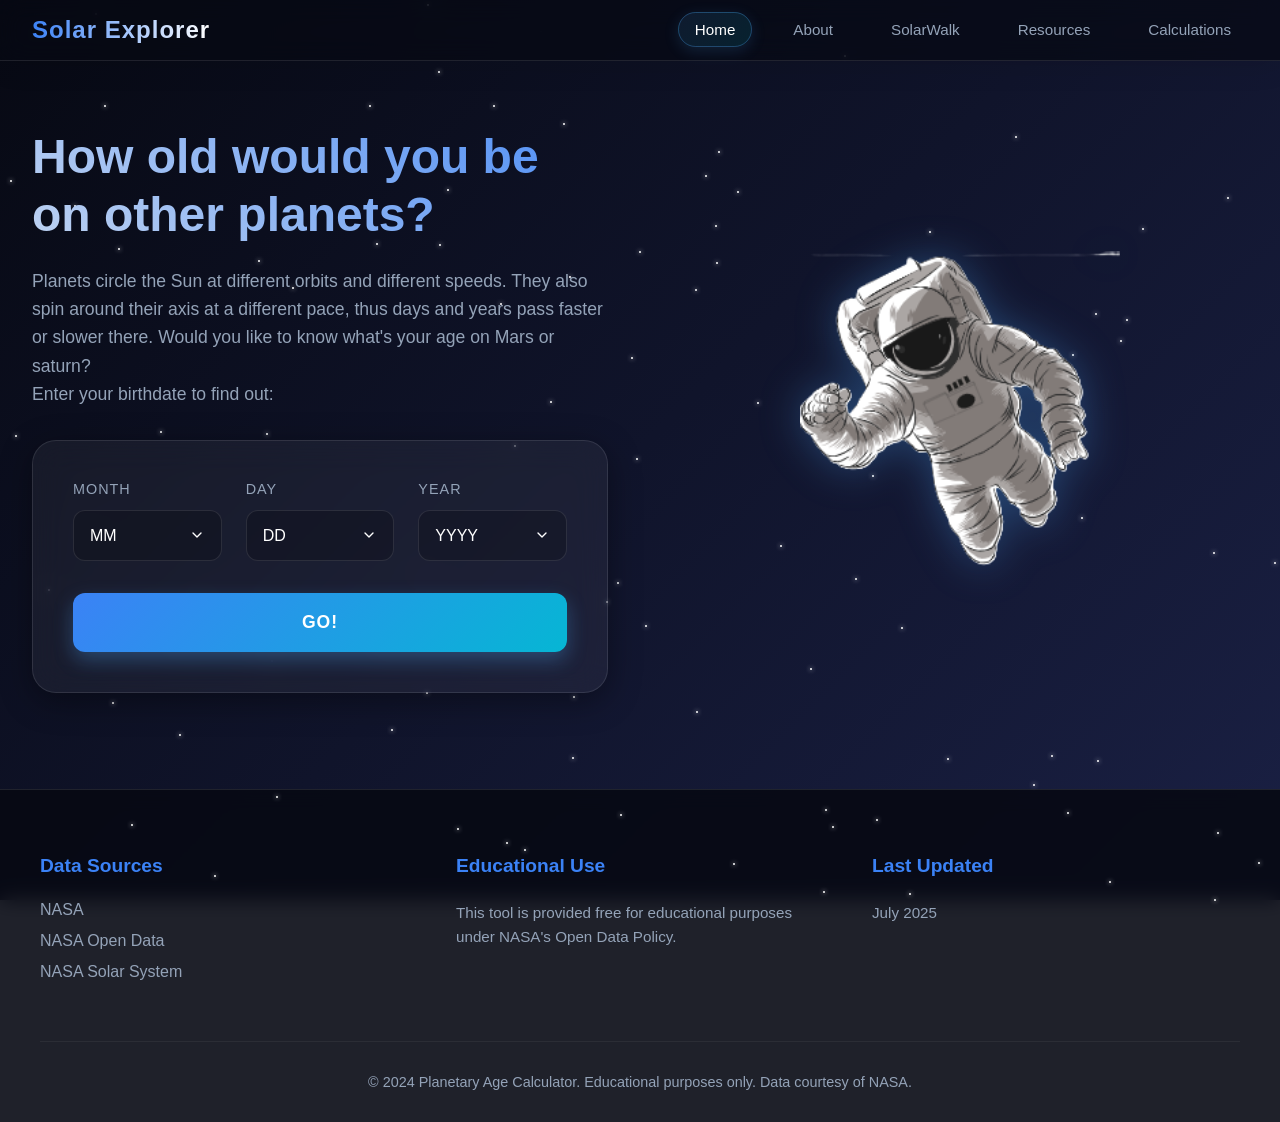
==== commit 7768cbe0: "style: fix mobile responsiveness, UI/UX, and clean up redundant data" ====
--- a/index.html
+++ b/index.html
@@ -3,7 +3,9 @@
 <head>
     <meta charset="UTF-8">
     <meta name="viewport" content="width=device-width, initial-scale=1.0">
-    <title>Your Age on Other Planets</title>
+    <title>Solar Explorer - Planetary Age Calculator</title>
+    <meta name="description" content="Calculate your exact age on Mars, Mercury, Venus, Jupiter, Saturn, Uranus, Neptune, and Pluto. Explore the solar system with real NASA educational data.">
+    <meta name="keywords" content="planetary age, calculator, solar system, nasa data, space education, age on other planets">
     <link rel="stylesheet" href="./css/styles.css">
 
 </head>
@@ -80,7 +82,6 @@
                 
                 <div class="astronaut-container">
                     <div class="astronaut"></div>
-                    <div class="floating-planet"></div>
                 </div>
             </div>
         </section>
@@ -126,6 +127,7 @@
             <p>&copy; 2024 Planetary Age Calculator. Educational purposes only. Data courtesy of NASA.</p>
         </div>
     </footer>
+    <script src="./js/planets-data.js"></script>
     <script src="./js/script.js"></script>
 </body>
 </html>
--- a/css/styles.css
+++ b/css/styles.css
@@ -35,6 +35,10 @@
     min-height: 100vh;
     display: flex;
     flex-direction: column;
+}
+
+body.no-scroll {
+    overflow: hidden;
 }
 
 h1, h2, h3, h4, h5, h6 {
@@ -474,7 +478,7 @@
 .astronaut {
     width: 320px;
     height: 320px;
-    background: url(../assets/ast.png) no-repeat center/contain;
+    background: url(assets/ast.png) no-repeat center/contain;
     animation: astronaut-float 6s ease-in-out infinite;
     filter: drop-shadow(0 0 20px rgba(79, 172, 254, 0.3));
 }
@@ -482,23 +486,6 @@
 @keyframes astronaut-float {
     0%, 100% { transform: translateY(0) rotate(0deg); }
     50% { transform: translateY(-30px) rotate(5deg); }
-}
-
-.floating-planet {
-    position: absolute;
-    width: 80px;
-    height: 80px;
-    background: radial-gradient(circle at 30% 30%, var(--accent-cyan), var(--accent-blue));
-    border-radius: 50%;
-    top: 20px;
-    right: -20px;
-    animation: orbit-planet 8s linear infinite;
-    box-shadow: inset -10px -10px 20px rgba(0,0,0,0.5), 0 0 20px rgba(0, 242, 254, 0.4);
-}
-
-@keyframes orbit-planet {
-    0% { transform: rotate(0deg) translateX(120px) rotate(0deg); }
-    100% { transform: rotate(360deg) translateX(120px) rotate(-360deg); }
 }
 
 /* ==========================================
@@ -570,10 +557,6 @@
         text-align: center;
         gap: 3rem;
     }
-
-    .astronaut-container {
-        order: -1;
-    }
     
     .title, .section-title {
         font-size: 2.5rem;
@@ -591,6 +574,10 @@
 @media (max-width: 768px) {
     .header {
         padding: 1rem;
+    }
+
+    .main-container {
+        padding: 6rem 1rem 1.5rem;
     }
 
     .nav-toggle {
@@ -672,7 +659,22 @@
     }
 
     .results-content {
-        padding: 2rem 1.5rem;
+        padding: 2.5rem 1.2rem;
+    }
+
+    .results-title {
+        font-size: 1.6rem;
+        margin-top: 1.5rem;
+        padding-right: 2.5rem;
+        padding-left: 1rem;
+    }
+
+    .close-btn {
+        top: 1rem;
+        right: 1rem;
+        width: 36px;
+        height: 36px;
+        font-size: 1.3rem;
     }
     
     .astronaut {
@@ -694,11 +696,4 @@
         width: 200px;
         height: 200px;
     }
-    
-    .floating-planet {
-        width: 50px;
-        height: 50px;
-        top: 10px;
-        right: 10px;
-    }
-}
+}
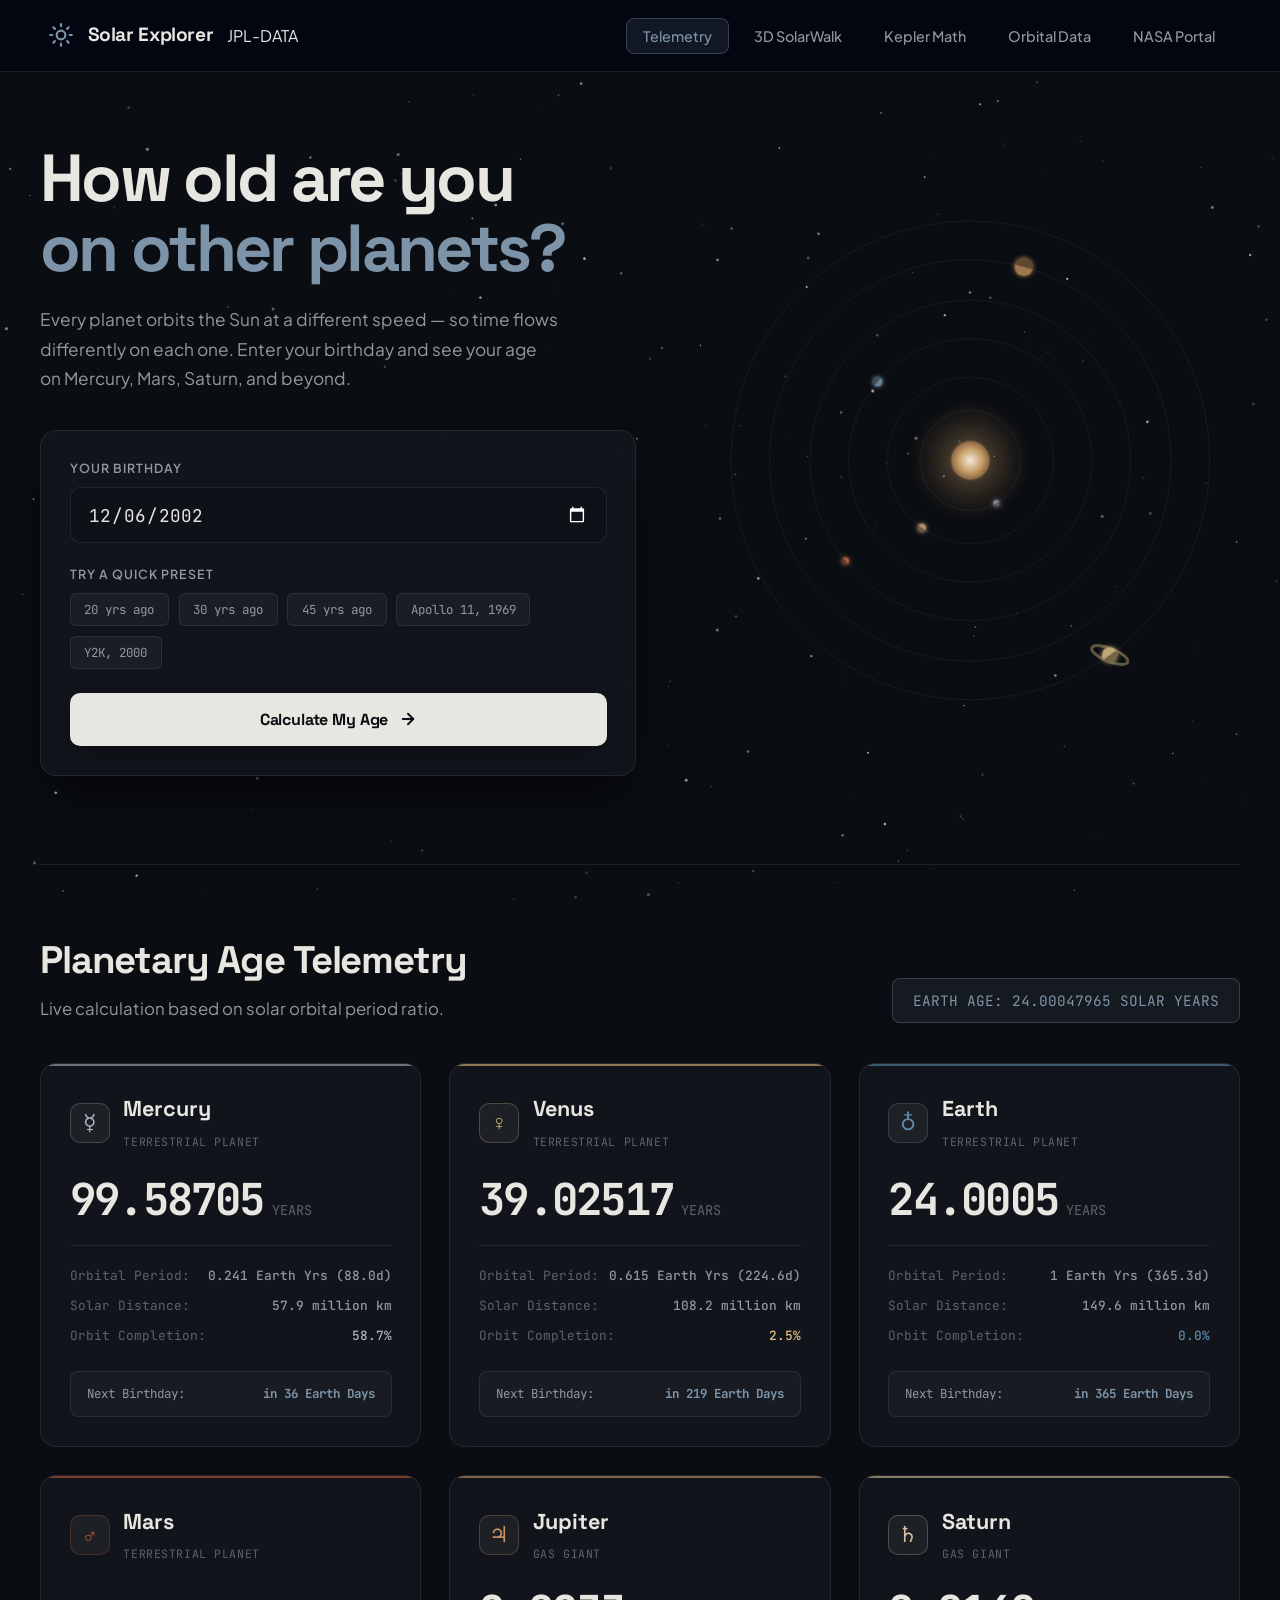
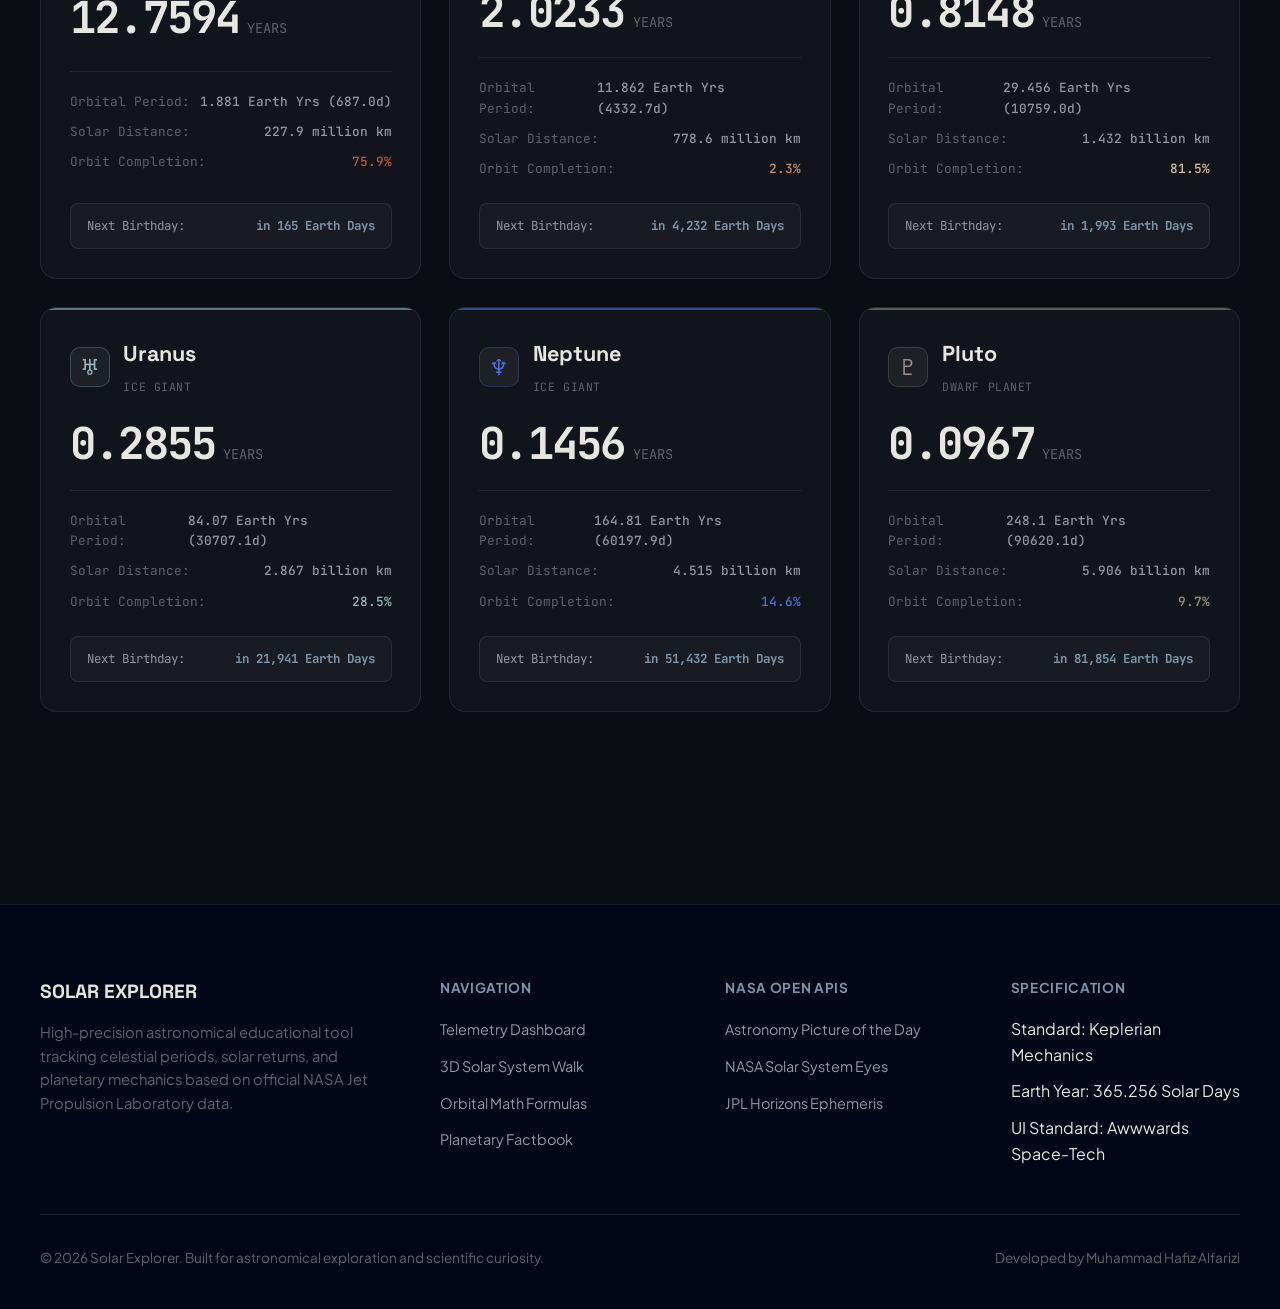
==== commit 5ccb9dbe: "Add starfield and hero orrery effects, update styles and pages" ====
--- a/index.html
+++ b/index.html
@@ -3,131 +3,161 @@
 <head>
     <meta charset="UTF-8">
     <meta name="viewport" content="width=device-width, initial-scale=1.0">
-    <title>Solar Explorer - Planetary Age Calculator</title>
-    <meta name="description" content="Calculate your exact age on Mars, Mercury, Venus, Jupiter, Saturn, Uranus, Neptune, and Pluto. Explore the solar system with real NASA educational data.">
-    <meta name="keywords" content="planetary age, calculator, solar system, nasa data, space education, age on other planets">
+    <title>Solar Explorer — Planetary Telemetry & Age Calculator</title>
+    <meta name="description" content="Calculate your exact age and orbital progress across all planets in the solar system using verified NASA orbital mechanics data.">
+    <meta name="keywords" content="planetary age, celestial mechanics, solar system telemetry, NASA orbital period, space explorer">
     <link rel="stylesheet" href="./css/styles.css">
-
 </head>
 <body>
-    <div class="stars" id="stars"></div>
+    <!-- Canvas Starfield Engine (Replaces heavy 100 DOM divs) -->
+    <canvas id="stars"></canvas>
 
-<header class="header">
-    <div class="logo">Solar Explorer</div>
-    
-    <button class="nav-toggle" id="nav-toggle" aria-label="Toggle navigation menu">
-        <span></span>
-        <span></span>
-        <span></span>
-    </button>
+    <!-- Navigation HUD -->
+    <header class="header">
+        <a href="./index.html" class="brand">
+            <svg class="brand-icon" viewBox="0 0 24 24" fill="none" stroke="currentColor" stroke-width="2" stroke-linecap="round" stroke-linejoin="round" aria-hidden="true">
+                <circle cx="12" cy="12" r="4"></circle>
+                <path d="M12 2v2"></path>
+                <path d="M12 20v2"></path>
+                <path d="m4.93 4.93 1.41 1.41"></path>
+                <path d="m17.66 17.66 1.41 1.41"></path>
+                <path d="M2 12h2"></path>
+                <path d="M20 12h2"></path>
+                <path d="m6.34 17.66-1.41 1.41"></path>
+                <path d="m19.07 4.93-1.41 1.41"></path>
+            </svg>
+            <span class="brand-text">Solar Explorer</span>
+            <span class="brand-badge">JPL-DATA</span>
+        </a>
 
-    <ul class="nav-links">
-        <li><a href="./index.html" class="nav-link active">Home</a></li>
-        <li><a href="./html/about.html" class="nav-link">About</a></li>
-        <li><a href="./html/solar-walk.html" class="nav-link">SolarWalk</a></li>
-        <li><a href="./html/resources.html" class="nav-link">Resources</a></li>
-        <li><a href="./html/calculations.html" class="nav-link">Calculations</a></li>
-    </ul>
-</header>
+        <button class="nav-toggle" id="nav-toggle" aria-label="Toggle navigation menu" aria-expanded="false">
+            <span></span>
+            <span></span>
+            <span></span>
+        </button>
 
+        <nav>
+            <ul class="nav-links">
+                <li><a href="./index.html" class="nav-link active">Telemetry</a></li>
+                <li><a href="./html/solar-walk.html" class="nav-link">3D SolarWalk</a></li>
+                <li><a href="./html/calculations.html" class="nav-link">Kepler Math</a></li>
+                <li><a href="./html/about.html" class="nav-link">Orbital Data</a></li>
+                <li><a href="./html/resources.html" class="nav-link">NASA Portal</a></li>
+            </ul>
+        </nav>
+    </header>
+
+    <!-- Main Container -->
     <main class="main-container">
-        <section class="hero-section">
-            <div class="content-wrapper">
-                <div class="text-content">
-                    <h1 class="title">How old would you be on other planets?</h1>
-                    <p class="description">
-                        Planets circle the Sun at different orbits and different speeds. They also 
-                        spin around their axis at a different pace, thus days and years pass 
-                        faster or slower there. Would you like to know what's your age on Mars 
-                        or saturn? 
-                        <br>Enter your birthdate to find out:
-                    </p>
-                    
-                    <div class="form-container">
-                        <div class="form-group">
-                            <div class="input-group">
-                                <label for="month-select">Month</label>
-                                <select id="month-select" aria-label="birth mounth">
-                                    <option value="">MM</option>
-                                    <option value="1">January</option>
-                                    <option value="2">February</option>
-                                    <option value="3">March</option>
-                                    <option value="4">April</option>
-                                    <option value="5">May</option>
-                                    <option value="6">June</option>
-                                    <option value="7">July</option>
-                                    <option value="8">August</option>
-                                    <option value="9">September</option>
-                                    <option value="10">October</option>
-                                    <option value="11">November</option>
-                                    <option value="12">December</option>
-                                </select>
-                            </div>
-                            <div class="input-group">
-                                <label for="day-select">Day</label>
-                                <select id="day-select" aria-label="birth day">
-                                    <option value="">DD</option>
-                                </select>
-                            </div>
-                            <div class="input-group">
-                                <label for="year-select">Year</label>
-                                <select id="year-select" aria-label="birth year">
-                                    <option value="">YYYY</option>
-                                </select>
+        <!-- Hero Section -->
+        <section class="hero-grid">
+            <div class="hero-left">
+                <h1 class="hero-title">
+                    How old are you <br>
+                    <span class="highlight">on other planets?</span>
+                </h1>
+                <p class="hero-desc">
+                    Every planet orbits the Sun at a different speed — so time flows differently on each one.
+                    Enter your birthday and see your age on Mercury, Mars, Saturn, and beyond.
+                </p>
+
+                <!-- Input Card -->
+                <div class="telemetry-card">
+                    <div class="input-row">
+                        <div class="field-group">
+                            <label for="birthdate-input" class="field-label">Your Birthday</label>
+                            <div class="date-input-wrapper">
+                                <input type="date" id="birthdate-input" class="cosmic-input" aria-label="Enter your birth date">
                             </div>
                         </div>
-                        <button class="calculate-btn" id="calculate-age-btn">GO!</button>
+
+                        <div class="field-group">
+                            <label class="field-label">Try a quick preset</label>
+                            <div class="quick-chips">
+                                <button type="button" class="chip-btn" data-year-offset="20">20 yrs ago</button>
+                                <button type="button" class="chip-btn" data-year-offset="30">30 yrs ago</button>
+                                <button type="button" class="chip-btn" data-year-offset="45">45 yrs ago</button>
+                                <button type="button" class="chip-btn" data-preset="1969-07-20">Apollo 11, 1969</button>
+                                <button type="button" class="chip-btn" data-preset="2000-01-01">Y2K, 2000</button>
+                            </div>
+                        </div>
                     </div>
+
+                    <button type="button" id="btn-calculate" class="btn-launch">
+                        <span>Calculate My Age</span>
+                        <svg viewBox="0 0 24 24" fill="none" stroke="currentColor" stroke-width="2.5" stroke-linecap="round" stroke-linejoin="round" aria-hidden="true">
+                            <path d="M5 12h14"></path>
+                            <path d="m12 5 7 7-7 7"></path>
+                        </svg>
+                    </button>
                 </div>
-                
-                <div class="astronaut-container">
-                    <div class="astronaut"></div>
+            </div>
+
+            <!-- Hero Visual (Orrery Canvas injected by hero-orrery.js) -->
+            <div class="hero-visual" aria-hidden="true"></div>
+        </section>
+
+        <!-- Planetary Telemetry Results Section (Smooth in-page reveal) -->
+        <section class="results-section" id="results-section" aria-live="polite">
+            <div class="results-header">
+                <div>
+                    <h2 class="results-title">Planetary Age Telemetry</h2>
+                    <p class="results-subtitle" id="results-summary">Live calculation based on solar orbital period ratio.</p>
                 </div>
+                <div class="results-live-clock" id="live-earth-age">
+                    EARTH AGE: --.-------- YEARS
+                </div>
+            </div>
+
+            <div class="planet-telemetry-grid" id="planet-telemetry-grid">
+                <!-- Planet cards dynamically populated via script.js -->
             </div>
         </section>
     </main>
 
-    <div class="results-container" id="results-container">
-        <div class="results-content">
-            <button class="close-btn" id="close-results-btn">&times;</button>
-            <h2 class="results-title">Your Age Across the Solar System</h2>
-            <div class="planet-grid" id="planet-grid">
-                </div>
-            <div class="results-footer-text">
-                <h3 class="birthday-message">🎂 More birthdays!</h3>
-                <p>
-                    Why celebrate your birthday only once a year? You have more! Enjoy your Mercurian, Venusian, and 
-                    Martian birthdays. Also rarer Jupiterian and Saturnian. And will you manage to live until your first 
-                    birthday on Uranus? Let's see when is that.
-                </p>
+    <!-- Footer -->
+    <footer class="footer">
+        <div class="footer-inner">
+            <div class="footer-brand">
+                <h3>SOLAR EXPLORER</h3>
+                <p>High-precision astronomical educational tool tracking celestial periods, solar returns, and planetary mechanics based on official NASA Jet Propulsion Laboratory data.</p>
+            </div>
+            <div class="footer-col">
+                <h4>Navigation</h4>
+                <ul>
+                    <li><a href="./index.html">Telemetry Dashboard</a></li>
+                    <li><a href="./html/solar-walk.html">3D Solar System Walk</a></li>
+                    <li><a href="./html/calculations.html">Orbital Math Formulas</a></li>
+                    <li><a href="./html/about.html">Planetary Factbook</a></li>
+                </ul>
+            </div>
+            <div class="footer-col">
+                <h4>NASA Open APIs</h4>
+                <ul>
+                    <li><a href="https://api.nasa.gov/" target="_blank" rel="noopener">Astronomy Picture of the Day</a></li>
+                    <li><a href="https://solarsystem.nasa.gov/" target="_blank" rel="noopener">NASA Solar System Eyes</a></li>
+                    <li><a href="https://ssd.jpl.nasa.gov/" target="_blank" rel="noopener">JPL Horizons Ephemeris</a></li>
+                </ul>
+            </div>
+            <div class="footer-col">
+                <h4>Specification</h4>
+                <ul>
+                    <li>Standard: Keplerian Mechanics</li>
+                    <li>Earth Year: 365.256 Solar Days</li>
+                    <li>UI Standard: Awwwards Space-Tech</li>
+                </ul>
             </div>
         </div>
-    </div>
-
- <footer class="footer">
-        <div class="footer-content">
-             <div class="footer-section">
-                 <h3>Data Sources</h3>
-                 <ul>
-                     <li><a href="https://www.nasa.gov/" target="_blank" rel="noopener">NASA</a></li>
-                     <li><a href="https://api.nasa.gov/" target="_blank" rel="noopener">NASA Open Data</a></li>
-                     <li><a href="https://solarsystem.nasa.gov/" target="_blank" rel="noopener">NASA Solar System</a></li>
-                 </ul>
-             </div>
-             <div class="footer-section">
-                 <h3>Educational Use</h3>
-                 <p>This tool is provided free for educational purposes under NASA's Open Data Policy.</p>
-             </div>
-             <div class="footer-section">
-                 <h3>Last Updated</h3>
-                 <p>July 2025</p>
-             </div>
-        </div>
         <div class="footer-bottom">
-            <p>&copy; 2024 Planetary Age Calculator. Educational purposes only. Data courtesy of NASA.</p>
+            <p>&copy; 2026 Solar Explorer. Built for astronomical exploration and scientific curiosity.</p>
+            <p>Developed by Muhammad Hafiz Alfarizi</p>
         </div>
     </footer>
+
+    <!-- Core Scripts -->
+    <script src="./js/starfield.js"></script>
     <script src="./js/planets-data.js"></script>
+    <script src="./js/hero-orrery.js"></script>
     <script src="./js/script.js"></script>
 </body>
-</html>+</html>
--- a/css/styles.css
+++ b/css/styles.css
@@ -1,699 +1,684 @@
-/* =============== GLOBAL STYLES =============== */
+/* ==========================================================
+   SOLAR EXPLORER - EDITORIAL SPACE-TECH
+   Muted desaturated palette: warm slate, ivory, dusty steel blue
+   ========================================================== */
+
+@import url('https://fonts.googleapis.com/css2?family=Plus+Jakarta+Sans:wght@400;500;600;700;800&family=Space+Grotesk:wght@600;700&family=JetBrains+Mono:wght@400;500;700&display=swap');
 
 :root {
-    --bg-dark: #070913;
-    --bg-mid: #10142b;
-    --bg-light: #1a2044;
-    --accent-blue: #3b82f6;
-    --accent-cyan: #06b6d4;
-    --accent-purple: #8b5cf6;
-    --text-main: #e2e8f0;
-    --text-muted: #94a3b8;
-    --glass-bg: rgba(255, 255, 255, 0.05);
-    --glass-border: rgba(255, 255, 255, 0.1);
-    --glass-shadow: 0 8px 32px 0 rgba(0, 0, 0, 0.37);
-    --transition: all 0.3s cubic-bezier(0.4, 0, 0.2, 1);
-}
-
-/* ==========================================
-   RESET & BASE
-   ========================================== */
-* {
+    /* Deep desaturated space ground */
+    --bg-void: #0a0d12;
+    --bg-card: rgba(20, 24, 31, 0.75);
+    --bg-card-hover: rgba(28, 33, 42, 0.85);
+    --bg-input: #0e1218;
+
+    /* Muted borders */
+    --border-subtle: rgba(200, 205, 214, 0.1);
+    --border-active: rgba(148, 163, 184, 0.4);
+    --border-glow: none;
+
+    /* Text hierarchy — warm ivory, not pure white */
+    --text-primary: #e8e6e1;
+    --text-secondary: #94979e;
+    --text-muted: #5f6268;
+
+    /* Dusty desaturated accents */
+    --accent-blue: #7d93a8;        /* Dusty steel blue */
+    --accent-blue-hover: #94a7ba;
+    --accent-glow: rgba(125, 147, 168, 0.25);
+    --accent-orange: #c8956c;      /* Muted terracotta */
+
+    /* Typography */
+    --font-sans: 'Plus Jakarta Sans', -apple-system, BlinkMacSystemFont, sans-serif;
+    --font-display: 'Space Grotesk', var(--font-sans);
+    --font-mono: 'JetBrains Mono', monospace;
+
+    /* Physics & Animation */
+    --ease-out: cubic-bezier(0.16, 1, 0.3, 1);
+    --transition: 0.22s var(--ease-out);
+}
+
+*, *::before, *::after {
     margin: 0;
     padding: 0;
     box-sizing: border-box;
-    word-wrap: break-word;
-    overflow-wrap: break-word;
+}
+
+html {
+    color-scheme: dark;
+    scroll-behavior: smooth;
 }
 
 body {
-    font-family: 'Inter', 'Segoe UI', Tahoma, Geneva, Verdana, sans-serif;
-    background: linear-gradient(135deg, var(--bg-dark) 0%, var(--bg-mid) 50%, var(--bg-light) 100%);
-    background-attachment: fixed;
-    color: var(--text-main);
+    font-family: var(--font-sans);
+    background-color: var(--bg-void);
+    color: var(--text-primary);
+    min-height: 100vh;
+    display: flex;
+    flex-direction: column;
     overflow-x: hidden;
-    min-height: 100vh;
-    display: flex;
-    flex-direction: column;
+    line-height: 1.6;
+    -webkit-font-smoothing: antialiased;
 }
 
 body.no-scroll {
     overflow: hidden;
 }
 
-h1, h2, h3, h4, h5, h6 {
-    line-height: 1.2;
-}
-
-/* ==========================================
-   ANIMATED LOGO
-   ========================================== */
-.logo {
-    font-size: 1.5rem;
-    font-weight: 800;
-    background: linear-gradient(90deg, var(--accent-blue) 0%, #ffffff 50%, var(--accent-cyan) 100%);
-    background-size: 200% auto;
-    -webkit-background-clip: text;
-    background-clip: text;
-    color: transparent;
-    animation: gradientFlow 4s linear infinite;
-    letter-spacing: 1px;
-}
-
-@keyframes gradientFlow {
-    0% { background-position: 0% }
-    100% { background-position: 200% }
-}
-
-/* ==========================================
-   STARS BACKGROUND
-   ========================================== */
-.stars {
-    position: fixed;
-    inset: 0;
-    pointer-events: none;
-    z-index: 1;
-}
-
-.star {
-    position: absolute;
-    width: 2px;
-    height: 2px;
-    background: white;
-    border-radius: 50%;
-    animation: twinkle 3s infinite ease-in-out;
-    box-shadow: 0 0 4px 1px rgba(255, 255, 255, 0.3);
-}
-
-@keyframes twinkle {
-    0%, 100% { opacity: 0.2; transform: scale(0.8); }
-    50% { opacity: 1; transform: scale(1.2); }
-}
-
-/* ==========================================
-   HEADER & NAV
-   ========================================== */
+/* ==========================================================
+   NAVIGATION
+   ========================================================== */
 .header {
     position: fixed;
     top: 0;
     left: 0;
     right: 0;
     z-index: 1000;
-    background: rgba(7, 9, 19, 0.7);
-    backdrop-filter: blur(12px);
-    -webkit-backdrop-filter: blur(12px);
-    padding: 1rem 2rem;
     display: flex;
     align-items: center;
     justify-content: space-between;
-    border-bottom: 1px solid var(--glass-border);
-    box-shadow: 0 4px 30px rgba(0, 0, 0, 0.1);
+    padding: 1.25rem 3rem;
+    background: rgba(3, 7, 18, 0.85);
+    backdrop-filter: blur(20px);
+    -webkit-backdrop-filter: blur(20px);
+    border-bottom: 1px solid var(--border-subtle);
+}
+
+.brand {
+    display: flex;
+    align-items: center;
+    gap: 0.85rem;
+    text-decoration: none;
+    color: var(--text-primary);
+}
+
+.brand-icon {
+    width: 26px;
+    height: 26px;
+    color: var(--accent-blue);
+    filter: none;
+}
+
+.brand-text {
+    font-family: var(--font-display);
+    font-weight: 700;
+    font-size: 1.2rem;
+    letter-spacing: -0.02em;
+}
+
+.nav-links {
+    display: flex;
+    align-items: center;
+    list-style: none;
+    gap: 0.5rem;
+}
+
+.nav-link {
+    font-size: 0.9rem;
+    font-weight: 500;
+    color: var(--text-secondary);
+    text-decoration: none;
+    padding: 0.5rem 1rem;
+    border-radius: 8px;
+    border: 1px solid transparent;
+    transition: var(--transition);
+}
+
+.nav-link:hover {
+    color: var(--text-primary);
+    background: rgba(255, 255, 255, 0.05);
+    border-color: var(--border-subtle);
+}
+
+.nav-link.active {
+    color: var(--accent-blue);
+    background: rgba(125, 147, 168, 0.12);
+    border-color: rgba(125, 147, 168, 0.35);
 }
 
 .nav-toggle {
     display: none;
-}
-
-.nav-links {
-    display: flex;
-    gap: 1.5rem;
-    list-style: none;
-}
-
-.nav-link {
-    color: var(--text-muted);
-    text-decoration: none;
-    padding: 0.5rem 1rem;
-    border-radius: 20px;
-    border: 1px solid transparent;
-    transition: var(--transition);
-    font-weight: 500;
-    font-size: 0.95rem;
-}
-
-.nav-link:hover {
-    background: var(--glass-bg);
-    border-color: var(--glass-border);
-    color: #fff;
-}
-
-.nav-link.active {
-    background: linear-gradient(135deg, rgba(79, 172, 254, 0.1) 0%, rgba(0, 242, 254, 0.1) 100%);
-    border-color: rgba(79, 172, 254, 0.3);
-    color: #fff;
-    box-shadow: 0 4px 15px rgba(79, 172, 254, 0.15);
-}
-
-/* ==========================================
-   MAIN LAYOUT
-   ========================================== */
+    background: transparent;
+    border: 1px solid var(--border-subtle);
+    border-radius: 6px;
+    padding: 0.5rem;
+    cursor: pointer;
+    flex-direction: column;
+    gap: 5px;
+    width: 38px;
+    height: 38px;
+    justify-content: center;
+    align-items: center;
+}
+
+.nav-toggle span {
+    width: 20px;
+    height: 2px;
+    background: var(--text-primary);
+    transition: transform var(--transition), opacity var(--transition);
+}
+
+/* ==========================================================
+   HERO BANNER
+   ========================================================== */
 .main-container {
     position: relative;
     z-index: 10;
-    flex-grow: 1;
+    flex: 1 0 auto;
     max-width: 1400px;
     width: 100%;
     margin: 0 auto;
-    padding: 8rem 2rem 2rem;
-}
-
-.content-wrapper {
+    padding: 9rem 2.5rem 4rem;
+}
+
+.hero-grid {
     display: grid;
-    grid-template-columns: 1fr 1fr;
+    grid-template-columns: 1.05fr 0.95fr;
     gap: 4rem;
     align-items: center;
-}
-
-.content-wrapper.single-column {
-    grid-template-columns: 1fr;
-    max-width: 900px;
-    margin: 0 auto;
-}
-
-.title, .section-title { 
-    font-size: 3rem;
+    margin-bottom: 5.5rem;
+}
+
+.hero-title {
+    font-family: var(--font-display);
+    font-size: clamp(2.6rem, 5.2vw, 4.4rem);
+    line-height: 1.05;
+    font-weight: 700;
+    letter-spacing: -0.04em;
+    margin-bottom: 1.35rem;
+    color: var(--text-primary);
+    text-wrap: balance;
+}
+
+.hero-title .highlight {
+    color: var(--accent-blue);
+}
+
+.hero-desc {
+    color: var(--text-secondary);
+    font-size: 1.08rem;
+    line-height: 1.7;
+    max-width: 520px;
+    margin-bottom: 2.25rem;
+}
+
+/* Glass Interactive Form */
+.telemetry-card {
+    background: var(--bg-card);
+    backdrop-filter: blur(24px);
+    -webkit-backdrop-filter: blur(24px);
+    border: 1px solid var(--border-subtle);
+    border-radius: 16px;
+    padding: 1.8rem;
+    box-shadow: 0 25px 50px -12px rgba(0, 0, 0, 0.7);
+    transition: var(--transition);
+}
+
+.telemetry-card:hover {
+    border-color: rgba(255, 255, 255, 0.2);
+}
+
+.input-row {
+    display: flex;
+    flex-direction: column;
+    gap: 1.35rem;
+}
+
+.field-group {
+    display: flex;
+    flex-direction: column;
+    gap: 0.5rem;
+}
+
+.field-label {
+    font-size: 0.78rem;
+    font-weight: 600;
+    color: var(--text-secondary);
+    text-transform: uppercase;
+    letter-spacing: 0.08em;
+}
+
+.cosmic-input {
+    width: 100%;
+    background: var(--bg-input);
+    border: 1px solid var(--border-subtle);
+    color: var(--text-primary);
+    font-family: var(--font-mono);
+    font-size: 1.1rem;
+    padding: 0.9rem 1.1rem;
+    border-radius: 10px;
+    outline: none;
+    transition: var(--transition);
+}
+
+.cosmic-input:focus {
+    border-color: var(--accent-blue);
+    box-shadow: 0 0 0 3px rgba(125, 147, 168, 0.25);
+}
+
+/* Quick Select Epoch Chips */
+.quick-chips {
+    display: flex;
+    flex-wrap: wrap;
+    gap: 0.6rem;
+}
+
+.chip-btn {
+    font-family: var(--font-mono);
+    font-size: 0.78rem;
+    color: var(--text-secondary);
+    background: rgba(255, 255, 255, 0.04);
+    border: 1px solid var(--border-subtle);
+    padding: 0.45rem 0.85rem;
+    border-radius: 6px;
+    cursor: pointer;
+    transition: var(--transition);
+}
+
+.chip-btn:hover {
+    color: var(--text-primary);
+    background: rgba(255, 255, 255, 0.08);
+    border-color: var(--accent-blue);
+}
+
+/* Primary Action Button */
+.btn-launch {
+    width: 100%;
+    margin-top: 1.5rem;
+    background: var(--text-primary);
+    color: var(--bg-void);
+    font-family: var(--font-display);
+    font-weight: 700;
+    font-size: 1rem;
+    letter-spacing: -0.01em;
+    padding: 1rem 1.75rem;
+    border-radius: 10px;
+    border: none;
+    cursor: pointer;
+    display: flex;
+    align-items: center;
+    justify-content: center;
+    gap: 0.65rem;
+    transition: var(--transition);
+    box-shadow: 0 8px 24px -8px rgba(0, 0, 0, 0.5);
+}
+
+.btn-launch:hover {
+    background: var(--accent-blue);
+    transform: translateY(-1px);
+    box-shadow: 0 12px 28px -6px rgba(125, 147, 168, 0.4);
+}
+
+.btn-launch:active {
+    transform: translateY(0);
+}
+
+.btn-launch svg {
+    width: 18px;
+    height: 18px;
+    transition: transform var(--transition);
+}
+
+.btn-launch:hover svg {
+    transform: translateX(4px);
+}
+
+/* ==========================================================
+   AMBIENT ORRERY (borderless, blends with background)
+   ========================================================== */
+.hero-visual {
+    position: relative;
+    width: 100%;
+    height: 100%;
+    min-height: 480px;
+    display: flex;
+    justify-content: center;
+    align-items: center;
+    pointer-events: auto;
+}
+
+#hero-orrery-canvas {
+    display: block;
+    cursor: default;
+}
+
+.orrery-tooltip {
+    position: absolute;
+    background: rgba(3, 7, 18, 0.92);
+    backdrop-filter: blur(8px);
+    -webkit-backdrop-filter: blur(8px);
+    border: 1px solid var(--border-subtle);
+    border-radius: 8px;
+    padding: 0.55rem 0.8rem;
+    font-family: var(--font-mono);
+    font-size: 0.72rem;
+    color: var(--text-secondary);
+    pointer-events: none;
+    opacity: 0;
+    transition: opacity 0.15s ease;
+    z-index: 20;
+    white-space: nowrap;
+    display: flex;
+    flex-direction: column;
+    gap: 0.15rem;
+}
+
+.orrery-tooltip strong {
+    color: var(--text-primary);
+    font-size: 0.8rem;
+}
+
+/* ==========================================================
+   PLANETARY RESULTS SECTION
+   ========================================================== */
+.results-section {
+    margin-top: 3rem;
+    padding-top: 4rem;
+    border-top: 1px solid var(--border-subtle);
+}
+
+.results-header {
+    display: flex;
+    justify-content: space-between;
+    align-items: flex-end;
+    margin-bottom: 2.5rem;
+    flex-wrap: wrap;
+    gap: 1.5rem;
+}
+
+.results-title {
+    font-family: var(--font-display);
+    font-size: 2.4rem;
     font-weight: 800;
-    background: linear-gradient(45deg, #e2e8f0, var(--accent-blue), var(--accent-purple));
-    background-size: 300% 300%;
-    background-clip: text;
-    -webkit-background-clip: text;
-    -webkit-text-fill-color: transparent;
-    animation: gradient-shift 6s ease infinite;
-    margin-bottom: 1.5rem;
-    line-height: 1.2;
-}
-
-.section-title {
-    text-align: center;
-}
-
-@keyframes gradient-shift {
-    0%, 100% { background-position: 0% 50%; }
-    50% { background-position: 100% 50%; }
-}
-
-.description, .section-subtitle { 
-    font-size: 1.1rem;
-    color: var(--text-muted);
-    max-width: 600px;
-    line-height: 1.6;
-}
-
-.section-subtitle {
-    margin: 0 auto 3rem;
-    text-align: center;
-}
-
-.description {
-    margin-bottom: 2rem;
-}
-
-/* ==========================================
-   FORM (INDEX)
-   ========================================== */
-.form-container {
-    background: var(--glass-bg);
+    letter-spacing: -0.03em;
+}
+
+.results-subtitle {
+    color: var(--text-secondary);
+    font-size: 1.05rem;
+    margin-top: 0.35rem;
+}
+
+.results-live-clock {
+    font-family: var(--font-mono);
+    font-size: 0.9rem;
+    color: var(--accent-blue);
+    background: rgba(125, 147, 168, 0.1);
+    border: 1px solid rgba(125, 147, 168, 0.3);
+    padding: 0.6rem 1.25rem;
+    border-radius: 8px;
+}
+
+.planet-telemetry-grid {
+    display: grid;
+    grid-template-columns: repeat(auto-fill, minmax(320px, 1fr));
+    gap: 1.75rem;
+}
+
+.planet-card {
+    background: var(--bg-card);
     backdrop-filter: blur(16px);
     -webkit-backdrop-filter: blur(16px);
-    padding: 2.5rem;
-    border-radius: 24px;
-    border: 1px solid var(--glass-border);
-    max-width: 600px;
-    box-shadow: var(--glass-shadow);
-    margin-top: 2rem;
-}
-
-.form-group {
-    display: flex;
-    gap: 1.5rem;
-    margin-bottom: 2rem;
-}
-
-.input-group {
-    flex: 1;
-}
-
-.input-group label {
-    display: block;
-    margin-bottom: 0.8rem;
-    font-size: 0.9rem;
-    color: var(--text-muted);
-    font-weight: 500;
-    text-transform: uppercase;
-    letter-spacing: 1px;
-}
-
-.input-group select {
-    width: 100%;
-    padding: 1rem;
-    border-radius: 12px;
-    border: 1px solid var(--glass-border);
-    background: rgba(0, 0, 0, 0.2);
-    color: #ffffff;
-    font-size: 1rem;
+    border: 1px solid var(--border-subtle);
+    border-radius: 16px;
+    padding: 1.8rem;
+    display: flex;
+    flex-direction: column;
+    justify-content: space-between;
     transition: var(--transition);
-    cursor: pointer;
-    appearance: none;
-    background-image: url("data:image/svg+xml;charset=UTF-8,%3csvg xmlns='http://www.w3.org/2000/svg' viewBox='0 0 24 24' fill='none' stroke='white' stroke-width='2' stroke-linecap='round' stroke-linejoin='round'%3e%3cpolyline points='6 9 12 15 18 9'%3e%3c/polyline%3e%3c/svg%3e");
-    background-repeat: no-repeat;
-    background-position: right 1rem center;
-    background-size: 1em;
-}
-
-.input-group select:focus {
-    outline: none;
-    background-color: rgba(255, 255, 255, 0.05);
-    border-color: var(--accent-blue);
-    box-shadow: 0 0 0 3px rgba(79, 172, 254, 0.2);
-}
-
-.input-group select option {
-    background-color: var(--bg-mid);
-    color: #fff;
-}
-
-.calculate-btn {
-    width: 100%;
-    padding: 1.2rem 2rem;
-    border: none;
-    border-radius: 12px;
-    background: linear-gradient(135deg, var(--accent-blue) 0%, var(--accent-cyan) 100%);
-    color: #fff;
-    font-size: 1.1rem;
-    font-weight: 700;
-    letter-spacing: 1px;
-    cursor: pointer;
-    transition: var(--transition);
-    box-shadow: 0 8px 20px rgba(79, 172, 254, 0.3);
-}
-
-.calculate-btn:hover {
-    transform: translateY(-2px);
-    box-shadow: 0 12px 25px rgba(79, 172, 254, 0.4);
-    filter: brightness(1.1);
-}
-
-.calculate-btn:active {
-    transform: translateY(1px);
-}
-
-/* ==========================================
-   RESULTS MODAL
-   ========================================== */
-.results-container {
-    position: fixed;
+    position: relative;
+    overflow: hidden;
+}
+
+.planet-card::before {
+    content: '';
+    position: absolute;
     top: 0;
     left: 0;
-    width: 100%;
-    height: 100%;
-    background: rgba(7, 9, 19, 0.85);
-    backdrop-filter: blur(8px);
-    display: none;
-    align-items: center;
-    justify-content: center;
-    z-index: 2000;
-    animation: fade-in 0.4s ease;
-}
-
-@keyframes fade-in {
-    from { opacity: 0; }
-    to { opacity: 1; }
-}
-
-.results-content {
-    background: var(--glass-bg);
-    backdrop-filter: blur(20px);
-    -webkit-backdrop-filter: blur(20px);
-    padding: 3rem;
-    border-radius: 24px;
-    border: 1px solid var(--glass-border);
-    max-width: 900px;
-    width: 90%;
-    max-height: 85vh;
-    overflow-y: auto;
-    position: relative;
-    box-shadow: var(--glass-shadow);
-}
-
-.results-content::-webkit-scrollbar {
-    width: 8px;
-}
-.results-content::-webkit-scrollbar-track {
-    background: rgba(0, 0, 0, 0.1);
-    border-radius: 4px;
-}
-.results-content::-webkit-scrollbar-thumb {
-    background: var(--glass-border);
-    border-radius: 4px;
-}
-
-.close-btn {
-    position: absolute;
-    top: 1.5rem;
-    right: 1.5rem;
-    background: rgba(255, 255, 255, 0.1);
-    border: none;
-    color: white;
+    right: 0;
+    height: 2px;
+    background: var(--planet-color, var(--accent-blue));
+    opacity: 0.6;
+}
+
+.planet-card:hover {
+    border-color: rgba(255, 255, 255, 0.25);
+    background: var(--bg-card-hover);
+    transform: translateY(-4px);
+    box-shadow: 0 20px 40px -15px rgba(0, 0, 0, 0.8);
+}
+
+.planet-card-header {
+    display: flex;
+    justify-content: space-between;
+    align-items: center;
+    margin-bottom: 1.5rem;
+}
+
+.planet-identity {
+    display: flex;
+    align-items: center;
+    gap: 0.85rem;
+}
+
+.planet-symbol {
+    font-family: var(--font-mono);
+    font-size: 1.35rem;
     width: 40px;
     height: 40px;
-    border-radius: 50%;
-    font-size: 1.5rem;
+    border-radius: 10px;
     display: flex;
     align-items: center;
     justify-content: center;
-    cursor: pointer;
+    background: rgba(255, 255, 255, 0.05);
+    border: 1px solid var(--border-subtle);
+}
+
+.planet-name {
+    font-family: var(--font-display);
+    font-size: 1.35rem;
+    font-weight: 700;
+}
+
+.planet-type {
+    font-family: var(--font-mono);
+    font-size: 0.72rem;
+    color: var(--text-muted);
+    text-transform: uppercase;
+    letter-spacing: 0.05em;
+}
+
+.planet-age-display {
+    margin-bottom: 1.5rem;
+}
+
+.age-number-row {
+    display: flex;
+    align-items: baseline;
+    gap: 0.5rem;
+}
+
+.age-digits {
+    font-family: var(--font-mono);
+    font-size: 2.75rem;
+    font-weight: 700;
+    line-height: 1;
+    letter-spacing: -0.04em;
+    color: var(--text-primary);
+}
+
+.age-unit {
+    font-family: var(--font-mono);
+    font-size: 0.85rem;
+    color: var(--text-muted);
+    text-transform: uppercase;
+}
+
+.planet-stats-table {
+    display: flex;
+    flex-direction: column;
+    gap: 0.6rem;
+    border-top: 1px solid var(--border-subtle);
+    padding-top: 1.25rem;
+    margin-bottom: 1.5rem;
+    font-family: var(--font-mono);
+    font-size: 0.8rem;
+}
+
+.stat-row {
+    display: flex;
+    justify-content: space-between;
+    align-items: center;
+}
+
+.stat-label {
+    color: var(--text-muted);
+}
+
+.stat-val {
+    color: var(--text-secondary);
+    font-weight: 500;
+}
+
+.birthday-cue {
+    background: rgba(255, 255, 255, 0.03);
+    border-radius: 8px;
+    padding: 0.75rem 1rem;
+    border: 1px solid var(--border-subtle);
+    font-family: var(--font-mono);
+    font-size: 0.78rem;
+    color: var(--text-secondary);
+    display: flex;
+    justify-content: space-between;
+    align-items: center;
+}
+
+.birthday-cue strong {
+    color: var(--accent-blue);
+}
+
+/* ==========================================================
+   FOOTER
+   ========================================================== */
+.footer {
+    background: #020617;
+    border-top: 1px solid var(--border-subtle);
+    padding: 4.5rem 2.5rem 2.5rem;
+    margin-top: 8rem;
+}
+
+.footer-inner {
+    max-width: 1400px;
+    margin: 0 auto;
+    display: grid;
+    grid-template-columns: 1.5fr 1fr 1fr 1fr;
+    gap: 3.5rem;
+    padding-bottom: 3rem;
+    border-bottom: 1px solid var(--border-subtle);
+}
+
+.footer-brand h3 {
+    font-family: var(--font-display);
+    font-size: 1.2rem;
+    font-weight: 700;
+    margin-bottom: 0.85rem;
+}
+
+.footer-brand p {
+    color: var(--text-muted);
+    font-size: 0.92rem;
+    line-height: 1.6;
+}
+
+.footer-col h4 {
+    font-size: 0.85rem;
+    font-weight: 700;
+    text-transform: uppercase;
+    color: var(--accent-blue);
+    margin-bottom: 1.1rem;
+    letter-spacing: 0.05em;
+}
+
+.footer-col ul {
+    list-style: none;
+    display: flex;
+    flex-direction: column;
+    gap: 0.7rem;
+}
+
+.footer-col a {
+    color: var(--text-secondary);
+    text-decoration: none;
+    font-size: 0.9rem;
     transition: var(--transition);
 }
 
-.close-btn:hover {
-    background: rgba(255, 255, 255, 0.2);
-    transform: rotate(90deg);
-}
-
-.results-title {
-    text-align: center;
-    font-size: 2.2rem;
-    margin-bottom: 2.5rem;
-    background: linear-gradient(45deg, var(--accent-blue), var(--accent-purple));
-    background-clip: text;
-    -webkit-background-clip: text;
-    -webkit-text-fill-color: transparent;
-}
-
-.planet-grid {
-    display: grid;
-    grid-template-columns: repeat(auto-fit, minmax(220px, 1fr));
-    gap: 1.5rem;
-    margin-bottom: 2rem;
-}
-
-.planet-card {
-    background: rgba(255, 255, 255, 0.03);
-    padding: 1.8rem 1.5rem;
-    border-radius: 16px;
-    text-align: center;
-    border: 1px solid var(--glass-border);
-    transition: var(--transition);
-    animation: slide-up 0.5s ease forwards;
-    opacity: 0;
-    transform: translateY(20px);
-}
-
-@keyframes slide-up {
-    to { opacity: 1; transform: translateY(0); }
-}
-
-.planet-card:nth-child(1) { animation-delay: 0.1s; }
-.planet-card:nth-child(2) { animation-delay: 0.15s; }
-.planet-card:nth-child(3) { animation-delay: 0.2s; }
-.planet-card:nth-child(4) { animation-delay: 0.25s; }
-.planet-card:nth-child(5) { animation-delay: 0.3s; }
-.planet-card:nth-child(6) { animation-delay: 0.35s; }
-.planet-card:nth-child(7) { animation-delay: 0.4s; }
-.planet-card:nth-child(8) { animation-delay: 0.45s; }
-
-.planet-card:hover {
-    transform: translateY(-8px);
-    background: rgba(255, 255, 255, 0.08);
-    box-shadow: 0 10px 30px rgba(0, 0, 0, 0.2);
-    border-color: rgba(255, 255, 255, 0.2);
-}
-
-.planet-name {
-    font-size: 1.4rem;
-    font-weight: 700;
-    margin-bottom: 1rem;
-    color: var(--accent-blue);
-    letter-spacing: 1px;
-}
-
-.planet-age {
-    font-size: 2.2rem;
-    font-weight: 800;
-    margin-bottom: 0.5rem;
-    color: #fff;
-}
-
-.planet-details {
-    font-size: 0.9rem;
+.footer-col a:hover {
+    color: var(--text-primary);
+}
+
+.footer-bottom {
+    max-width: 1400px;
+    margin: 2rem auto 0;
+    display: flex;
+    justify-content: space-between;
+    align-items: center;
+    font-size: 0.85rem;
     color: var(--text-muted);
 }
 
-.results-footer-text {
-    text-align: center;
-    margin-top: 3rem;
-    padding-top: 2rem;
-    border-top: 1px solid var(--glass-border);
-}
-
-.birthday-message {
-    color: var(--accent-cyan);
-    margin-bottom: 1rem;
-    font-size: 1.3rem;
-}
-
-.results-footer-text p {
-    color: var(--text-muted);
-    line-height: 1.6;
-    max-width: 600px;
-    margin: 0 auto;
-}
-
-/* ==========================================
-   ASTRONAUT ANIMATION (INDEX)
-   ========================================== */
-.astronaut-container {
-    position: relative;
-    animation: slide-in-right 1s cubic-bezier(0.2, 0.8, 0.2, 1);
-    display: flex;
-    justify-content: center;
-    align-items: center;
-}
-
-@keyframes slide-in-right {
-    from { opacity: 0; transform: translateX(50px); }
-    to { opacity: 1; transform: translateX(0); }
-}
-
-.astronaut {
-    width: 320px;
-    height: 320px;
-    background: url(assets/ast.png) no-repeat center/contain;
-    animation: astronaut-float 6s ease-in-out infinite;
-    filter: drop-shadow(0 0 20px rgba(79, 172, 254, 0.3));
-}
-
-@keyframes astronaut-float {
-    0%, 100% { transform: translateY(0) rotate(0deg); }
-    50% { transform: translateY(-30px) rotate(5deg); }
-}
-
-/* ==========================================
-   FOOTER
-   ========================================== */
-.footer {
-    background: rgba(7, 9, 19, 0.9);
-    backdrop-filter: blur(10px);
-    padding: 4rem 2rem 2rem;
-    margin-top: 4rem;
-    border-top: 1px solid var(--glass-border);
-}
-
-.footer-content {
-    display: grid;
-    grid-template-columns: repeat(auto-fit, minmax(250px, 1fr));
-    gap: 3rem;
-    max-width: 1200px;
-    margin: 0 auto;
-    padding-bottom: 3rem;
-    border-bottom: 1px solid rgba(255, 255, 255, 0.05);
-}
-
-.footer-section h3 {
-    font-size: 1.2rem;
-    color: var(--accent-blue);
-    margin-bottom: 1.5rem;
-    font-weight: 600;
-}
-
-.footer-section ul {
-    list-style: none;
-}
-
-.footer-section ul li {
-    margin-bottom: 0.8rem;
-}
-
-.footer-section ul li a {
-    color: var(--text-muted);
-    text-decoration: none;
-    transition: var(--transition);
-}
-
-.footer-section ul li a:hover {
-    color: #fff;
-    padding-left: 5px;
-}
-
-.footer-section p {
-    font-size: 0.95rem;
-    color: var(--text-muted);
-    line-height: 1.6;
-}
-
-.footer-bottom {
-    text-align: center;
-    margin-top: 2rem;
-    font-size: 0.9rem;
-    color: var(--text-muted);
-}
-
-/* ==========================================
-   RESPONSIVE
-   ========================================== */
-@media (max-width: 992px) {
-    .content-wrapper {
+@media (max-width: 1024px) {
+    .hero-grid {
         grid-template-columns: 1fr;
-        text-align: center;
         gap: 3rem;
     }
-    
-    .title, .section-title {
-        font-size: 2.5rem;
-    }
-
-    .description {
-        margin: 0 auto 2rem;
-    }
-    
-    .input-group label {
-        text-align: left;
+    .hero-visual {
+        min-height: 400px;
+    }
+    .footer-inner {
+        grid-template-columns: 1fr 1fr;
     }
 }
 
 @media (max-width: 768px) {
     .header {
-        padding: 1rem;
-    }
-
-    .main-container {
-        padding: 6rem 1rem 1.5rem;
-    }
-
+        padding: 1rem 1.5rem;
+    }
     .nav-toggle {
         display: flex;
-        flex-direction: column;
-        justify-content: space-between;
-        width: 30px;
-        height: 21px;
-        background: transparent;
-        border: none;
-        cursor: pointer;
-        z-index: 1001;
-    }
-
-    .nav-toggle span {
-        width: 100%;
-        height: 3px;
-        background: white;
-        border-radius: 3px;
-        transition: var(--transition);
-        transform-origin: left center;
-    }
-
-    .nav-toggle.active span:nth-child(1) {
-        transform: rotate(45deg);
-    }
-    
-    .nav-toggle.active span:nth-child(2) {
-        opacity: 0;
-        width: 0;
-    }
-    
-    .nav-toggle.active span:nth-child(3) {
-        transform: rotate(-45deg);
-    }
-
+    }
     .nav-links {
         position: fixed;
-        top: 0;
-        right: -100%;
-        height: 100vh;
+        top: 68px;
+        left: 0;
+        right: 0;
+        background: rgba(3, 7, 18, 0.98);
+        backdrop-filter: blur(20px);
+        flex-direction: column;
+        align-items: flex-start;
+        padding: 1.5rem;
+        border-bottom: 1px solid var(--border-subtle);
+        transform: translateY(-120%);
+        transition: transform var(--transition);
+        pointer-events: none;
+    }
+    .nav-links.active {
+        transform: translateY(0);
+        pointer-events: auto;
+    }
+    .nav-link {
         width: 100%;
-        max-width: 320px;
-        background: rgba(7, 9, 19, 0.98);
-        backdrop-filter: blur(20px);
-        -webkit-backdrop-filter: blur(20px);
+        padding: 0.75rem 1rem;
+    }
+    .main-container {
+        padding: 6.5rem 1.25rem 2rem;
+    }
+    .footer-inner {
+        grid-template-columns: 1fr;
+    }
+    .footer-bottom {
         flex-direction: column;
-        justify-content: flex-start;
-        align-items: center;
-        gap: 1rem;
-        padding-top: 100px;
-        transition: right 0.4s cubic-bezier(0.4, 0, 0.2, 1);
-        z-index: 1000;
-        border-left: 1px solid var(--glass-border);
-        box-shadow: -10px 0 30px rgba(0,0,0,0.5);
-    }
-
-    .nav-links.active {
-        right: 0;
-    }
-
-    .nav-link {
-        font-size: 1.1rem;
-        padding: 0.8rem 2rem;
-        width: calc(100% - 4rem);
-        margin: 0 auto;
+        gap: 0.75rem;
         text-align: center;
-        border-radius: 12px;
-        border: 1px solid transparent;
-    }
-
-    .form-group {
-        flex-direction: column;
-        gap: 1.5rem;
-    }
-
-    .planet-grid {
-        grid-template-columns: 1fr;
-    }
-
-    .results-content {
-        padding: 2.5rem 1.2rem;
-    }
-
-    .results-title {
-        font-size: 1.6rem;
-        margin-top: 1.5rem;
-        padding-right: 2.5rem;
-        padding-left: 1rem;
-    }
-
-    .close-btn {
-        top: 1rem;
-        right: 1rem;
-        width: 36px;
-        height: 36px;
-        font-size: 1.3rem;
-    }
-    
-    .astronaut {
-        width: 250px;
-        height: 250px;
-    }
-}
-
-@media (max-width: 480px) {
-    .title, .section-title {
-        font-size: 2rem;
-    }
-
-    .form-container {
-        padding: 1.5rem;
-    }
-    
-    .astronaut {
-        width: 200px;
-        height: 200px;
-    }
-}
+    }
+}
